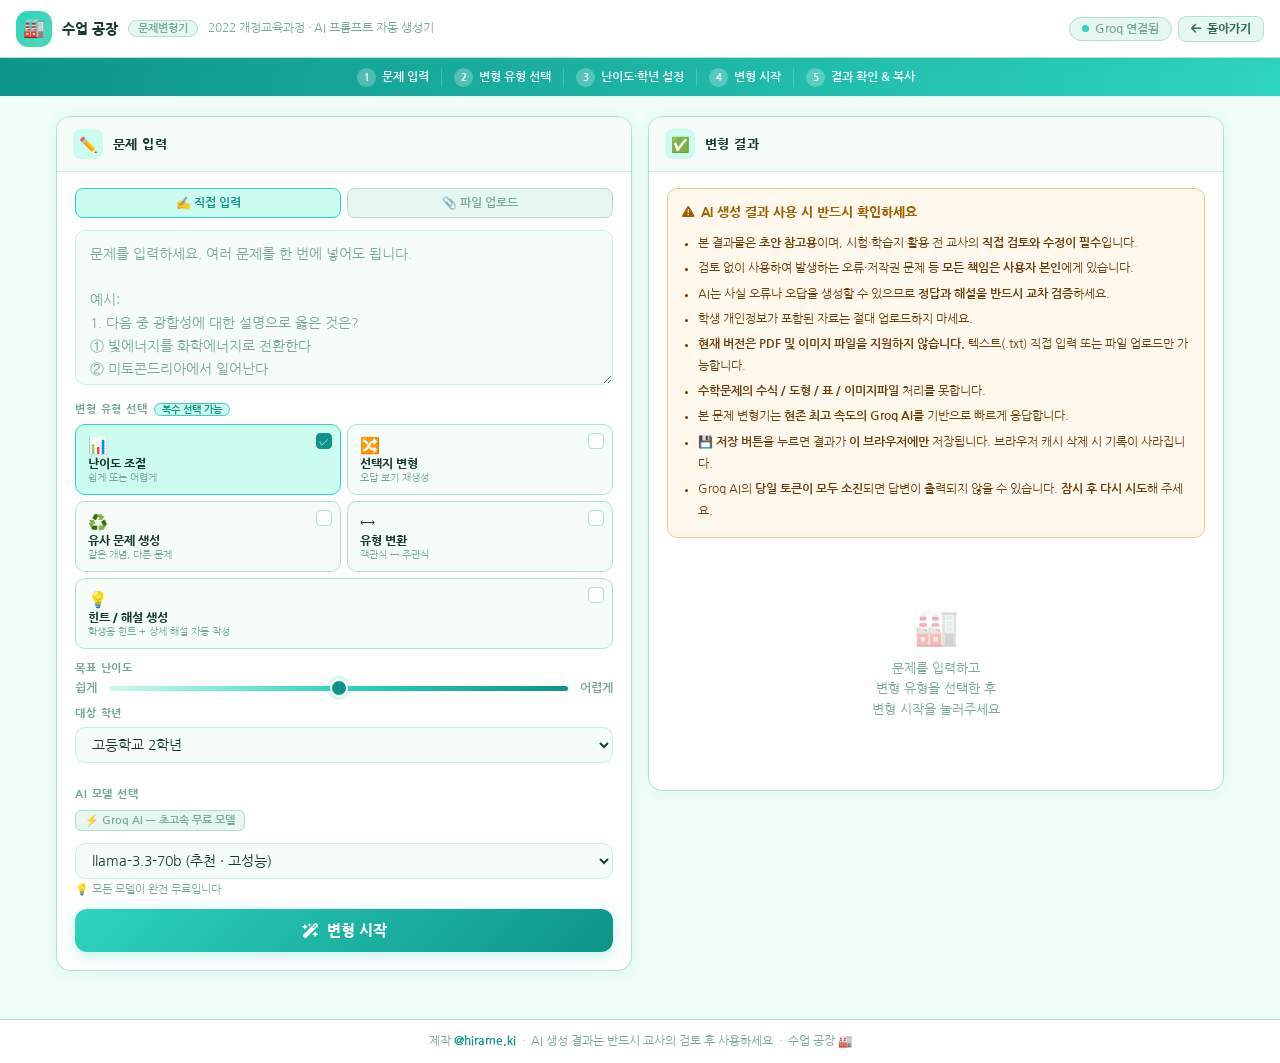
==== index.html @ a4970ef7 "Add files via upload" ====
<!DOCTYPE html>
<html lang="ko">
<head>
<meta charset="UTF-8">
<meta name="viewport" content="width=device-width, initial-scale=1.0">
<title>수업 공장 🏭 — 문제변형기</title>
<link href="https://fonts.googleapis.com/css2?family=Gaegu:wght@400;700&family=Nanum+Gothic:wght@400;700;800&family=DM+Mono:wght@400;500&display=swap" rel="stylesheet">
<link rel="stylesheet" href="https://cdnjs.cloudflare.com/ajax/libs/font-awesome/6.4.0/css/all.min.css">
<style>
:root{
  --bg:#f0fdf8;--bg2:#e6f6f1;--surface:#fff;--surface2:#f5fcf9;
  --border:#b2e0d4;--border2:#cdeee5;
  --mint:#2dd4bf;--mint-d:#0d9488;--mint-l:#ccfbef;--mint-ll:#f0fdf8;
  --amber:#f59e0b;--rose:#e06b8b;--blue:#3b82f6;--purple:#8b5cf6;
  --text:#1a3a30;--sub:#3d6b5c;--muted:#7aaa97;
  --shadow:0 2px 12px rgba(43,191,154,.10);
  --hh:58px;
}
*{box-sizing:border-box;margin:0;padding:0}
html,body{height:100%;font-family:'Nanum Gothic',sans-serif;background:var(--bg);color:var(--text)}
body{display:flex;flex-direction:column;min-height:100vh}
::-webkit-scrollbar{width:5px;height:5px}::-webkit-scrollbar-track{background:transparent}::-webkit-scrollbar-thumb{background:var(--border);border-radius:4px}

/* HEADER */
.hdr{height:var(--hh);min-height:var(--hh);flex-shrink:0;background:var(--surface);
  border-bottom:1.5px solid var(--border);display:flex;align-items:center;
  padding:0 16px;gap:10px;box-shadow:var(--shadow);z-index:200;position:sticky;top:0}
.logo-box{width:36px;height:36px;border-radius:12px;background:linear-gradient(135deg,var(--mint),#4dd9b8);
  display:flex;align-items:center;justify-content:center;font-size:18px;flex-shrink:0}
.logo-txt{font-size:14px;font-weight:900;flex-shrink:0}
.logo-sub{font-size:11px;color:var(--muted);font-weight:700;flex-shrink:0;
  background:var(--bg2);border:1.5px solid var(--border);border-radius:20px;padding:2px 9px}
.tagline{font-size:11.5px;color:var(--muted);white-space:nowrap;overflow:hidden;text-overflow:ellipsis;flex:1}
.hdr-acts{display:flex;gap:6px;flex-shrink:0;align-items:center}
.icon-btn{width:32px;height:32px;border-radius:8px;background:var(--bg2);border:1.5px solid var(--border);
  color:var(--muted);cursor:pointer;display:flex;align-items:center;justify-content:center;font-size:13px;transition:all .15s;text-decoration:none}
.icon-btn:hover{border-color:var(--mint);color:var(--mint)}
.back-btn{display:flex;align-items:center;gap:5px;padding:6px 12px;border-radius:8px;
  background:var(--bg2);border:1.5px solid var(--border);color:var(--sub);
  font-size:12px;font-weight:800;text-decoration:none;transition:all .18s;white-space:nowrap;flex-shrink:0}
.back-btn:hover{border-color:var(--mint);color:var(--mint-d);transform:translateY(-1px)}
.api-badge{display:flex;align-items:center;gap:6px;padding:5px 12px;border-radius:20px;
  background:var(--bg2);border:1.5px solid var(--border);font-size:11.5px;font-weight:700;color:var(--muted)}
.api-dot{width:7px;height:7px;border-radius:50%;background:#2dd4bf;flex-shrink:0}
.api-dot.off{background:var(--rose)}

/* GUIDE BAR */
.guide-bar{flex-shrink:0;background:linear-gradient(90deg,var(--mint-d),var(--mint));padding:0 16px;
  display:flex;align-items:center;justify-content:center;gap:0;overflow-x:auto;height:38px}
.guide-bar::-webkit-scrollbar{height:0}
.gb-item{display:flex;align-items:center;gap:6px;color:rgba(255,255,255,.9);font-size:11.5px;font-weight:700;
  white-space:nowrap;padding:0 12px;border-right:1px solid rgba(255,255,255,.2);flex-shrink:0}
.gb-item:first-child{padding-left:4px}
.gb-num{width:19px;height:19px;border-radius:50%;background:rgba(255,255,255,.25);
  display:flex;align-items:center;justify-content:center;font-size:10px;font-weight:900;flex-shrink:0}

/* CONTAINER */
.container{max-width:1200px;margin:0 auto;padding:20px 16px 40px;
  display:grid;grid-template-columns:1fr 1fr;gap:16px;align-items:start;flex:1}

/* PANEL */
.panel{background:var(--surface);border:1.5px solid var(--border);border-radius:14px;overflow:hidden;box-shadow:var(--shadow)}
.panel-header{background:var(--surface2);border-bottom:1.5px solid var(--border2);
  padding:12px 16px;display:flex;align-items:center;gap:10px}
.panel-icon{width:30px;height:30px;border-radius:8px;display:flex;align-items:center;justify-content:center;font-size:15px;flex-shrink:0}
.panel-title{font-size:13px;font-weight:800;color:var(--text);letter-spacing:.03em}
.panel-body{padding:16px 18px 18px}

/* Input Tabs */
.input-tabs{display:flex;gap:6px;margin-bottom:12px}
.input-tab{flex:1;padding:7px;border:1.5px solid var(--border);border-radius:8px;
  background:var(--bg2);font-family:'Nanum Gothic',sans-serif;font-size:12px;font-weight:700;
  color:var(--muted);cursor:pointer;transition:all .2s;text-align:center}
.input-tab.active{border-color:var(--mint);color:var(--mint-d);background:var(--mint-l)}

/* Textarea */
textarea{width:100%;min-height:155px;border:1.5px solid var(--border2);border-radius:10px;
  padding:12px 14px;font-family:'Nanum Gothic',sans-serif;font-size:13.5px;
  line-height:1.7;color:var(--text);background:var(--surface2);resize:vertical;
  transition:border-color .2s;outline:none}
textarea:focus{border-color:var(--mint);background:var(--surface);box-shadow:0 0 0 3px var(--mint-l)}
textarea::placeholder{color:var(--muted)}

/* Upload */
.upload-area{border:1.5px dashed var(--border);border-radius:10px;padding:22px 16px;
  text-align:center;cursor:pointer;transition:all .2s;margin-bottom:12px;
  background:var(--surface2);position:relative}
.upload-area:hover,.upload-area.dragover{border-color:var(--mint);background:var(--mint-ll)}
.upload-area input[type="file"]{position:absolute;inset:0;opacity:0;cursor:pointer;width:100%;height:100%}
.upload-icon{font-size:26px;margin-bottom:5px}
.upload-text{font-size:13px;color:var(--muted)}
.upload-text strong{color:var(--mint-d)}
.upload-hint{font-size:11px;color:var(--muted);margin-top:4px;line-height:1.6}

.file-preview{display:flex;align-items:center;gap:10px;background:var(--mint-l);
  border:1.5px solid var(--mint);border-radius:8px;padding:9px 12px;
  font-size:13px;color:var(--text);margin-bottom:10px}
.file-preview-name{flex:1;white-space:nowrap;overflow:hidden;text-overflow:ellipsis}
.file-remove{cursor:pointer;color:var(--muted);font-size:15px;background:none;border:none;padding:0;transition:color .2s}
.file-remove:hover{color:var(--rose)}

/* Options */
.options-section{margin-top:14px}
.options-label{font-size:10.5px;font-weight:800;letter-spacing:.08em;text-transform:uppercase;
  color:var(--muted);margin-bottom:8px;display:flex;align-items:center;gap:6px}
.multi-hint{font-size:10px;font-weight:700;letter-spacing:0;text-transform:none;
  color:var(--mint-d);background:var(--mint-l);border:1.5px solid var(--mint);padding:1px 7px;border-radius:10px}

/* Transform Grid */
.transform-grid{display:grid;grid-template-columns:1fr 1fr;gap:6px;margin-bottom:12px}
.transform-btn{border:1.5px solid var(--border);background:var(--surface2);
  border-radius:10px;padding:10px 12px;cursor:pointer;transition:all .2s;
  text-align:left;font-family:'Nanum Gothic',sans-serif;position:relative}
.transform-btn:hover{border-color:var(--mint);background:var(--mint-ll)}
.transform-btn.active{border-color:var(--mint);background:var(--mint-l)}
.t-check{position:absolute;top:8px;right:8px;width:16px;height:16px;border-radius:4px;
  border:1.5px solid var(--border);background:white;display:flex;align-items:center;
  justify-content:center;font-size:10px;transition:all .2s;color:white}
.transform-btn.active .t-check{background:var(--mint-d);border-color:var(--mint-d)}
.t-icon{font-size:16px;margin-bottom:3px}
.t-name{font-size:11.5px;font-weight:800;color:var(--text);padding-right:20px}
.t-desc{font-size:10px;color:var(--muted);margin-top:1px}

/* Difficulty */
.difficulty-wrap{display:flex;align-items:center;gap:12px;margin-bottom:12px}
.diff-label{font-size:12px;color:var(--muted);white-space:nowrap;font-weight:700}
input[type="range"]{flex:1;-webkit-appearance:none;height:5px;border-radius:3px;
  background:linear-gradient(to right,var(--mint-l),var(--mint),var(--mint-d));outline:none}
input[type="range"]::-webkit-slider-thumb{-webkit-appearance:none;width:18px;height:18px;
  border-radius:50%;background:var(--mint-d);cursor:pointer;border:2px solid white;
  box-shadow:0 0 0 3px rgba(45,212,191,.2)}

/* Select */
select{width:100%;border:1.5px solid var(--border2);border-radius:10px;padding:9px 12px;
  font-family:'Nanum Gothic',sans-serif;font-size:13.5px;color:var(--text);
  background:var(--surface2);outline:none;cursor:pointer;margin-bottom:12px;transition:border-color .2s}
select:focus{border-color:var(--mint)}

/* Generate Button */
.generate-btn{width:100%;padding:14px;background:linear-gradient(135deg,var(--mint),var(--mint-d));
  color:white;border:none;border-radius:12px;font-family:'Nanum Gothic',sans-serif;
  font-size:15px;font-weight:800;cursor:pointer;transition:all .2s;
  display:flex;align-items:center;justify-content:center;gap:8px;margin-top:4px;
  box-shadow:0 4px 16px rgba(45,212,191,.30)}
.generate-btn:hover{transform:translateY(-2px);box-shadow:0 8px 24px rgba(45,212,191,.40)}
.generate-btn:active{transform:translateY(0)}
.generate-btn:disabled{background:var(--muted);cursor:not-allowed;transform:none;box-shadow:none}

/* Warning Box */
.warning-box{background:#fff9ed;border:1.5px solid #f5c980;border-radius:10px;
  padding:12px 14px;margin-bottom:14px;font-size:12px;line-height:1.85;color:#6e3d0a}
.warn-title{font-weight:800;font-size:12.5px;color:#a06000;
  display:flex;align-items:center;gap:6px;margin-bottom:8px}
.warning-box ul{padding-left:16px}
.warning-box ul li{margin-bottom:3px}

/* Result Tabs */
.result-tabs{display:flex;gap:5px;margin-bottom:10px;flex-wrap:wrap}
.result-tab{padding:4px 12px;border-radius:20px;border:1.5px solid var(--border);
  font-size:11.5px;font-weight:700;cursor:pointer;background:var(--bg2);
  color:var(--muted);transition:all .2s;font-family:'Nanum Gothic',sans-serif}
.result-tab.active{background:var(--mint);border-color:var(--mint);color:white}

/* Result Content */
.result-content{background:var(--surface2);border:1.5px solid var(--border2);border-radius:10px;
  padding:16px;font-size:13.5px;line-height:1.85;color:var(--text);
  white-space:pre-wrap;font-family:'Nanum Gothic',sans-serif;min-height:180px;
  animation:fadeIn .4s ease}
.result-placeholder{display:flex;flex-direction:column;align-items:center;
  justify-content:center;min-height:220px;color:var(--muted);gap:10px}
.result-placeholder .ph-icon{font-size:36px;opacity:.35}
.result-placeholder .ph-text{font-size:13px;text-align:center;line-height:1.6}

/* Loading */
.loading-wrap{display:flex;flex-direction:column;align-items:center;justify-content:center;min-height:220px;gap:14px}
.spinner{width:34px;height:34px;border:3px solid var(--border);
  border-top-color:var(--mint);border-radius:50%;animation:spin .8s linear infinite}
@keyframes spin{to{transform:rotate(360deg)}}
.loading-text{font-size:13px;color:var(--muted);animation:pulse 1.5s ease-in-out infinite}
@keyframes pulse{0%,100%{opacity:.5}50%{opacity:1}}

/* Actions */
.result-actions{display:flex;gap:7px;margin-top:12px}
.action-btn{flex:1;padding:8px;border:1.5px solid var(--border);background:var(--surface2);
  border-radius:8px;font-family:'Nanum Gothic',sans-serif;font-size:12px;font-weight:700;
  color:var(--sub);cursor:pointer;transition:all .2s;display:flex;align-items:center;justify-content:center;gap:5px}
.action-btn:hover{border-color:var(--mint);color:var(--mint-d);background:var(--mint-l)}

/* Tag */
.tag{display:inline-block;padding:2px 8px;border-radius:4px;font-size:10px;font-weight:700;
  background:var(--mint-l);color:var(--mint-d);margin-left:6px;border:1px solid var(--mint)}

/* History */
.history-section{grid-column:1/-1}
.history-list{display:grid;grid-template-columns:repeat(3,1fr);gap:10px}
.history-item{background:var(--surface);border:1.5px solid var(--border2);
  border-radius:10px;padding:11px 13px;cursor:pointer;transition:all .2s}
.history-item:hover{border-color:var(--mint);box-shadow:0 4px 12px rgba(45,212,191,.12)}
.history-type{font-size:10px;font-weight:800;letter-spacing:.5px;color:var(--mint-d);text-transform:uppercase;margin-bottom:3px}
.history-preview{font-size:12px;color:var(--text);white-space:nowrap;overflow:hidden;text-overflow:ellipsis;margin-bottom:3px}
.history-time{font-size:11px;color:var(--muted)}

/* Groq badge */
.groq-badge{display:inline-flex;align-items:center;gap:5px;
  background:var(--bg2);border:1.5px solid var(--border);border-radius:6px;
  padding:3px 9px;font-size:11px;font-weight:700;color:var(--muted);margin-bottom:12px}

/* Footer */
footer{text-align:center;padding:14px 20px;font-size:11.5px;color:var(--muted);
  border-top:1.5px solid var(--border);margin-top:8px;background:var(--surface)}
footer a{color:var(--mint-d);text-decoration:none;font-weight:700}
footer a:hover{text-decoration:underline}

/* Notif (toast) */
#notif{position:fixed;top:16px;right:20px;background:var(--mint-d);color:#fff;
  padding:10px 18px;border-radius:10px;font-size:13px;font-weight:700;z-index:9999;
  opacity:0;transform:translateY(-8px);transition:all .3s;pointer-events:none;
  box-shadow:0 4px 16px rgba(13,148,136,.4)}
#notif.show{opacity:1;transform:translateY(0)}

.fade-in{animation:fadeIn .5s ease forwards}
@keyframes fadeIn{from{opacity:0;transform:translateY(8px)}to{opacity:1;transform:translateY(0)}}

@media(max-width:768px){
  .container{grid-template-columns:1fr;padding:12px 10px 32px}
  .history-section{grid-column:1}
  .history-list{grid-template-columns:1fr}
  .tagline,.logo-sub{display:none}
}
</style>
</head>
<body>

<!-- HEADER -->
<header class="hdr">
  <div class="logo-box">🏭</div>
  <div class="logo-txt">수업 공장</div>
  <div class="logo-sub">문제변형기</div>
  <div class="tagline">2022 개정교육과정 · AI 프롬프트 자동 생성기</div>
  <div class="hdr-acts">
    <div class="api-badge">
      <div class="api-dot" id="apiDot"></div>
      <span id="apiStatus">Groq 연결됨</span>
    </div>
    <a href="index.html" class="back-btn"><i class="fas fa-arrow-left"></i> 돌아가기</a>
  </div>
</header>

<!-- GUIDE BAR -->
<div class="guide-bar">
  <div class="gb-item"><div class="gb-num">1</div> 문제 입력</div>
  <div class="gb-item"><div class="gb-num">2</div> 변형 유형 선택</div>
  <div class="gb-item"><div class="gb-num">3</div> 난이도·학년 설정</div>
  <div class="gb-item"><div class="gb-num">4</div> 변형 시작</div>
  <div class="gb-item" style="border-right:none"><div class="gb-num">5</div> 결과 확인 & 복사</div>
</div>

<div class="container">

  <!-- 입력 패널 -->
  <div class="panel fade-in">
    <div class="panel-header">
      <div class="panel-icon" style="background:var(--mint-l)">✏️</div>
      <div class="panel-title">문제 입력</div>
    </div>
    <div class="panel-body">

      <div class="input-tabs">
        <button class="input-tab active" id="tabText" onclick="switchTab('text')">✍️ 직접 입력</button>
        <button class="input-tab" id="tabFile" onclick="switchTab('file')">📎 파일 업로드</button>
      </div>

      <!-- 직접 입력 -->
      <div id="panelText">
        <textarea id="questionInput" placeholder="문제를 입력하세요. 여러 문제를 한 번에 넣어도 됩니다.

예시:
1. 다음 중 광합성에 대한 설명으로 옳은 것은?
① 빛에너지를 화학에너지로 전환한다
② 미토콘드리아에서 일어난다
③ 이산화탄소를 방출한다
④ 밤에만 일어난다
⑤ 동물세포에서도 활발히 일어난다

2. 다음 빈칸에 알맞은 말을 쓰시오."></textarea>
      </div>

      <!-- 파일 업로드 -->
      <div id="panelFile" style="display:none">
        <div id="uploadArea" class="upload-area"
          ondragover="event.preventDefault();this.classList.add('dragover')"
          ondragleave="this.classList.remove('dragover')"
          ondrop="handleDrop(event)">
          <input type="file" id="fileInput" accept=".txt" onchange="handleFileSelect(event)">
          <div class="upload-icon" id="uploadIcon">📄</div>
          <div class="upload-text"><strong>클릭하거나 파일을 드래그</strong>하여 업로드</div>
          <div class="upload-hint">텍스트 파일(.txt)을 지원합니다<br>파일 내용이 자동으로 입력란에 로드됩니다</div>
        </div>
        <div id="filePreview" style="display:none" class="file-preview"></div>
      </div>

      <!-- 변형 유형 -->
      <div class="options-section">
        <div class="options-label">
          변형 유형 선택
          <span class="multi-hint">복수 선택 가능</span>
        </div>
        <div class="transform-grid">
          <div class="transform-btn active" onclick="toggleTransform(this,'difficulty')" data-type="difficulty">
            <div class="t-check">✓</div>
            <div class="t-icon">📊</div>
            <div class="t-name">난이도 조절</div>
            <div class="t-desc">쉽게 또는 어렵게</div>
          </div>
          <div class="transform-btn" onclick="toggleTransform(this,'choices')" data-type="choices">
            <div class="t-check"></div>
            <div class="t-icon">🔀</div>
            <div class="t-name">선택지 변형</div>
            <div class="t-desc">오답 보기 재생성</div>
          </div>
          <div class="transform-btn" onclick="toggleTransform(this,'similar')" data-type="similar">
            <div class="t-check"></div>
            <div class="t-icon">♻️</div>
            <div class="t-name">유사 문제 생성</div>
            <div class="t-desc">같은 개념, 다른 문제</div>
          </div>
          <div class="transform-btn" onclick="toggleTransform(this,'convert')" data-type="convert">
            <div class="t-check"></div>
            <div class="t-icon">↔️</div>
            <div class="t-name">유형 변환</div>
            <div class="t-desc">객관식 ↔ 주관식</div>
          </div>
          <div class="transform-btn" onclick="toggleTransform(this,'hint')" data-type="hint" style="grid-column:1/-1">
            <div class="t-check"></div>
            <div class="t-icon">💡</div>
            <div class="t-name">힌트 / 해설 생성</div>
            <div class="t-desc">학생용 힌트 + 상세 해설 자동 작성</div>
          </div>
        </div>

        <div id="difficultySlider" class="options-section">
          <div class="options-label">목표 난이도</div>
          <div class="difficulty-wrap">
            <span class="diff-label">쉽게</span>
            <input type="range" id="diffLevel" min="1" max="5" value="3">
            <span class="diff-label">어렵게</span>
          </div>
        </div>

        <div class="options-section">
          <div class="options-label">대상 학년</div>
          <select id="gradeSelect">
            <option value="고1">고등학교 1학년</option>
            <option value="고2" selected>고등학교 2학년</option>
            <option value="고3">고등학교 3학년</option>
            <option value="중3">중학교 3학년</option>
            <option value="중2">중학교 2학년</option>
            <option value="중1">중학교 1학년</option>
          </select>
        </div>

        <div class="options-section">
          <div class="options-label">AI 모델 선택</div>
          <div class="groq-badge">⚡ Groq AI — 초고속 무료 모델</div>
          <select id="modelSelect">
            <option value="llama-3.3-70b-versatile">llama-3.3-70b (추천 · 고성능)</option>
            <option value="llama-3.1-8b-instant">llama-3.1-8b (빠른 응답)</option>
            <option value="mixtral-8x7b-32768">Mixtral 8x7b (긴 문서 처리)</option>
            <option value="gemma2-9b-it">Gemma2 9b (Google 경량)</option>
          </select>
          <div style="font-size:11px;color:var(--muted);margin-top:-8px;margin-bottom:12px">💡 모든 모델이 완전 무료입니다</div>
        </div>

        <button class="generate-btn" id="generateBtn" onclick="generate()">
          <i class="fas fa-wand-magic-sparkles"></i> 변형 시작
        </button>
      </div>
    </div>
  </div>

  <!-- 결과 패널 -->
  <div class="panel fade-in" style="animation-delay:.1s">
    <div class="panel-header">
      <div class="panel-icon" style="background:var(--mint-l)">✅</div>
      <div>
        <div class="panel-title">변형 결과 <span class="tag" id="resultTag" style="display:none"></span></div>
      </div>
    </div>
    <div class="panel-body">

      <!-- 경고 문구 -->
      <div class="warning-box">
        <div class="warn-title"><i class="fas fa-triangle-exclamation"></i> AI 생성 결과 사용 시 반드시 확인하세요</div>
        <ul>
          <li>본 결과물은 <strong>초안 참고용</strong>이며, 시험·학습지 활용 전 교사의 <strong>직접 검토와 수정이 필수</strong>입니다.</li>
          <li>검토 없이 사용하여 발생하는 오류·저작권 문제 등 <strong>모든 책임은 사용자 본인</strong>에게 있습니다.</li>
          <li>AI는 사실 오류나 오답을 생성할 수 있으므로 <strong>정답과 해설을 반드시 교차 검증</strong>하세요.</li>
          <li>학생 개인정보가 포함된 자료는 절대 업로드하지 마세요.</li>
          <li><strong>현재 버전은 PDF 및 이미지 파일을 지원하지 않습니다.</strong> 텍스트(.txt) 직접 입력 또는 파일 업로드만 가능합니다.</li>
          <li><strong>수학문제의 수식 / 도형 / 표 / 이미지파일</strong> 처리를 못합니다.</li>
          <li>본 문제 변형기는 <strong>현존 최고 속도의 Groq AI</strong>를 기반으로 빠르게 응답합니다.</li>
          <li>💾 <strong>저장 버튼</strong>을 누르면 결과가 <strong>이 브라우저에만</strong> 저장됩니다. 브라우저 캐시 삭제 시 기록이 사라집니다.</li>
          <li>Groq AI의 <strong>당일 토큰이 모두 소진</strong>되면 답변이 출력되지 않을 수 있습니다. <strong>잠시 후 다시 시도</strong>해 주세요.</li>
        </ul>
      </div>

      <!-- 복수 결과 탭 -->
      <div id="resultTabsWrap" style="display:none">
        <div class="result-tabs" id="resultTabs"></div>
      </div>

      <div id="resultArea">
        <div class="result-placeholder">
          <div class="ph-icon">🏭</div>
          <div class="ph-text">문제를 입력하고<br>변형 유형을 선택한 후<br>변형 시작을 눌러주세요</div>
        </div>
      </div>

      <div class="result-actions" id="resultActions" style="display:none">
        <button class="action-btn" onclick="copyResult()"><i class="fas fa-copy"></i> 복사</button>
        <button class="action-btn" onclick="printResult()"><i class="fas fa-print"></i> 인쇄</button>
        <button class="action-btn" onclick="saveToHistory()"><i class="fas fa-floppy-disk"></i> 저장</button>
      </div>
    </div>
  </div>

  <!-- 기록 패널 -->
  <div class="panel history-section fade-in" id="historySection" style="display:none;animation-delay:.2s">
    <div class="panel-header">
      <div class="panel-icon" style="background:var(--mint-l)">🕒</div>
      <div class="panel-title">최근 변형 기록</div>
    </div>
    <div class="panel-body">
      <div class="history-list" id="historyList"></div>
    </div>
  </div>

</div>

<footer>
  제작 <a href="https://www.instagram.com/hirame.ki/" target="_blank">@hirame.ki</a>
  &nbsp;·&nbsp; AI 생성 결과는 반드시 교사의 검토 후 사용하세요 &nbsp;·&nbsp; 수업 공장 🏭
</footer>

<div id="notif"></div>

<script>
  let selectedTypes = new Set(['difficulty']);
  let currentResults = {};
  let activeResultType = '';
  let historyData = JSON.parse(localStorage.getItem('question_history') || '[]');
  let inputMode = 'text';

  const typeLabels = {
    difficulty: '난이도 조절', choices: '선택지 변형',
    similar: '유사 문제', convert: '유형 변환', hint: '힌트/해설'
  };

  renderHistory();

  /* ── Tab ── */
  function switchTab(mode) {
    inputMode = mode;
    document.getElementById('tabText').classList.toggle('active', mode==='text');
    document.getElementById('tabFile').classList.toggle('active', mode==='file');
    document.getElementById('panelText').style.display = mode==='text' ? 'block' : 'none';
    document.getElementById('panelFile').style.display = mode==='file' ? 'block' : 'none';
  }

  /* ── File ── */
  function handleDrop(e) {
    e.preventDefault();
    document.getElementById('uploadArea').classList.remove('dragover');
    const file = e.dataTransfer.files[0];
    if (file) processFile(file);
  }
  function handleFileSelect(e) {
    const file = e.target.files[0];
    if (file) processFile(file);
  }
  function processFile(file) {
    const isTxt = file.type === 'text/plain' || file.name.endsWith('.txt');
    if (!isTxt) { showNotif('⚠️ .txt 파일만 업로드 가능합니다'); return; }
    const preview = document.getElementById('filePreview');
    preview.style.display = 'flex';
    preview.innerHTML = `
      <span style="font-size:18px">📄</span>
      <span class="file-preview-name">${escapeHtml(file.name)}</span>
      <button class="file-remove" onclick="removeFile()">✕</button>`;
    const reader = new FileReader();
    reader.onload = (ev) => {
      document.getElementById('questionInput').value = ev.target.result;
      switchTab('text');
      showNotif('📄 텍스트가 입력란에 로드되었습니다');
    };
    reader.readAsText(file, 'UTF-8');
  }
  function removeFile() {
    document.getElementById('filePreview').style.display = 'none';
    document.getElementById('fileInput').value = '';
  }

  /* ── Transform Toggle ── */
  function toggleTransform(el, type) {
    if (selectedTypes.has(type)) {
      if (selectedTypes.size === 1) { showNotif('최소 1개는 선택해야 합니다'); return; }
      selectedTypes.delete(type);
      el.classList.remove('active');
      el.querySelector('.t-check').textContent = '';
    } else {
      selectedTypes.add(type);
      el.classList.add('active');
      el.querySelector('.t-check').textContent = '✓';
    }
    document.getElementById('difficultySlider').style.display =
      selectedTypes.has('difficulty') ? 'block' : 'none';
  }

  /* ── Generate ── */
  async function generate() {
    const grade = document.getElementById('gradeSelect').value;
    const diff = document.getElementById('diffLevel').value;
    const diffText = ['','매우 쉽게','쉽게','보통','어렵게','매우 어렵게'][diff];
    const questionText = document.getElementById('questionInput').value.trim();

    if (!questionText) { showNotif('문제를 입력해주세요'); return; }

    const btn = document.getElementById('generateBtn');
    btn.disabled = true;
    btn.innerHTML = '<span style="display:inline-block;width:16px;height:16px;border:2px solid rgba(255,255,255,0.4);border-top-color:white;border-radius:50%;animation:spin 0.8s linear infinite;vertical-align:middle"></span> 생성 중...';

    currentResults = {}; activeResultType = '';
    document.getElementById('resultActions').style.display = 'none';
    document.getElementById('resultTag').style.display = 'none';
    document.getElementById('resultTabsWrap').style.display = 'none';
    const typesArr = Array.from(selectedTypes);
    document.getElementById('resultArea').innerHTML = `
      <div class="loading-wrap">
        <div class="spinner"></div>
        <div class="loading-text">⚡ Groq AI가 빠르게 변형하고 있습니다... (${typesArr.length}개 유형)</div>
      </div>`;

    // ── 할루시네이션 방지 공통 가이드라인 ──
    const HALLUCINATION_GUARD = `
[할루시네이션 방지 규칙 — 반드시 준수]
- 원본 문제에 없는 개념·사실·용어를 임의로 추가하거나 지어내지 마세요.
- 정답이 확실하지 않으면 추측하지 말고 해당 부분을 [검토 필요]로 표시하세요.
- 과학·역사·수학 등 사실 기반 문제는 원본의 정답과 핵심 개념을 반드시 유지하세요.
- 선택지를 만들 때 실제로 존재하지 않는 용어나 개념을 오답으로 사용하지 마세요.
- 원본 문제의 과목·교육과정 범위를 벗어난 내용을 생성하지 마세요.
- 알 수 없거나 확인되지 않은 내용은 생략하고, 생략 시 [생략됨]으로 표시하세요.`;

    function buildPrompt(type, q) {
      return {
        difficulty: `당신은 ${grade} 교사입니다. 아래 시험 문제(들)을 난이도 [${diffText}] 수준으로 변형해주세요.\n원본 개념·유형은 유지하고 표현과 보기 복잡도만 조정하세요.\n변형된 문제만 깔끔하게 출력하세요.\n${HALLUCINATION_GUARD}\n\n원본 문제:\n${q}`,
        choices: `당신은 ${grade} 교사입니다. 아래 객관식 문제(들)의 오답 보기를 새롭게 변형해주세요.\n정답은 유지하되 오답 보기를 더 그럴듯하고 헷갈리게 만들어주세요.\n변형된 문제 전체를 출력하세요.\n${HALLUCINATION_GUARD}\n\n원본 문제:\n${q}`,
        similar: `당신은 ${grade} 교사입니다. 아래 문제(들)와 같은 개념·원리를 측정하는 유사 문제를 각 3가지씩 만들어주세요.\n문제 번호, 문제, 보기(객관식이면), 정답을 포함해주세요.\n${HALLUCINATION_GUARD}\n\n원본 문제:\n${q}`,
        convert: `당신은 ${grade} 교사입니다. 아래 문제(들)의 유형을 변환해주세요.\n- 객관식 → 서술형/주관식\n- 주관식 → 객관식(5지선다)\n변환된 문제 전체를 출력하세요.\n${HALLUCINATION_GUARD}\n\n원본 문제:\n${q}`,
        hint: `당신은 ${grade} 교사입니다. 아래 문제(들)에 대해 작성해주세요:\n1. 💡 학생용 힌트 (풀이 방향만, 정답 직접 알려주지 않기)\n2. 📖 상세 해설 (풀이 과정·핵심 개념·오답 이유 포함)\n3. 🎯 정답\n${HALLUCINATION_GUARD}\n\n문제:\n${q}`
      }[type];
    }

    const currentModel = document.getElementById('modelSelect').value;

    for (const type of typesArr) {
      try {
        const res = await fetch('/api/groq', {
          method: 'POST',
          headers: { 'Content-Type': 'application/json' },
          body: JSON.stringify({
            model: currentModel,
            messages: [
              { role: 'system', content: '당신은 대한민국 교사를 위한 시험 문제 전문가입니다. 요청에 따라 문제를 변형·생성해주세요. 한국어로 답변하세요.\n\n[핵심 원칙] 절대로 사실을 지어내거나 추측하지 마세요. 원본 문제의 정답·개념·교육과정 범위를 철저히 준수하고, 확신할 수 없는 내용은 반드시 [검토 필요]로 표시하세요. 모르면 만들지 말고 표시하세요.' },
              { role: 'user', content: buildPrompt(type, questionText) }
            ],
            temperature: 0.7,
            max_tokens: 3000
          })
        });
        const data = await res.json();
        if (data.error) throw new Error(data.error.message);
        currentResults[type] = data.choices?.[0]?.message?.content || '결과 없음';
      } catch (err) {
        currentResults[type] = `❌ 오류: ${err.message}\n\n잠시 후 다시 시도해주세요. 문제가 계속되면 관리자에게 문의하세요.`;
      }
    }

    activeResultType = typesArr[0];
    renderResultTabs();
    showResultOf(activeResultType);
    document.getElementById('resultActions').style.display = 'flex';
    btn.disabled = false;
    btn.innerHTML = '<i class="fas fa-wand-magic-sparkles"></i> 변형 시작';
  }

  function renderResultTabs() {
    const types = Object.keys(currentResults);
    if (types.length <= 1) { document.getElementById('resultTabsWrap').style.display = 'none'; return; }
    document.getElementById('resultTabsWrap').style.display = 'block';
    document.getElementById('resultTabs').innerHTML = types.map(t =>
      `<div class="result-tab ${t===activeResultType?'active':''}" onclick="switchResultTab('${t}')">${typeLabels[t]}</div>`
    ).join('');
  }
  function switchResultTab(type) {
    activeResultType = type;
    document.querySelectorAll('.result-tab').forEach(el =>
      el.classList.toggle('active', el.textContent.trim() === typeLabels[type])
    );
    showResultOf(type);
  }
  function showResultOf(type) {
    document.getElementById('resultArea').innerHTML =
      `<div class="result-content">${escapeHtml(currentResults[type] || '')}</div>`;
    const tag = document.getElementById('resultTag');
    tag.textContent = typeLabels[type];
    tag.style.display = 'inline-block';
  }

  /* ── Actions ── */
  function copyResult() {
    const t = currentResults[activeResultType];
    if (!t) return;
    navigator.clipboard.writeText(t).then(() => showNotif('📋 클립보드에 복사되었습니다'));
  }
  function printResult() {
    const t = currentResults[activeResultType];
    if (!t) return;
    const win = window.open('', '_blank');
    win.document.write(`<pre style="font-family:sans-serif;font-size:14px;line-height:1.8;padding:40px">${escapeHtml(t)}</pre>`);
    win.print();
  }
  function saveToHistory() {
    const t = currentResults[activeResultType];
    if (!t) return;
    const q = document.getElementById('questionInput').value || '';
    const item = {
      type: typeLabels[activeResultType],
      preview: q.substring(0, 40),
      result: t,
      time: new Date().toLocaleTimeString('ko-KR', { hour: '2-digit', minute: '2-digit' })
    };
    historyData.unshift(item);
    if (historyData.length > 9) historyData.pop();
    localStorage.setItem('question_history', JSON.stringify(historyData));
    renderHistory();
    showNotif('💾 기록에 저장되었습니다');
  }

  /* ── History ── */
  function renderHistory() {
    const list = document.getElementById('historyList');
    const section = document.getElementById('historySection');
    if (historyData.length === 0) { section.style.display = 'none'; return; }
    section.style.display = 'block';
    list.innerHTML = historyData.map((item, i) => `
      <div class="history-item" onclick="loadHistory(${i})">
        <div class="history-type">${item.type}</div>
        <div class="history-preview">${escapeHtml(item.preview)}...</div>
        <div class="history-time">${item.time}</div>
      </div>`).join('');
  }
  function loadHistory(i) {
    const item = historyData[i];
    const key = Object.keys(typeLabels).find(k => typeLabels[k] === item.type) || 'difficulty';
    currentResults = { [key]: item.result };
    activeResultType = key;
    document.getElementById('resultTabsWrap').style.display = 'none';
    showResultOf(key);
    document.getElementById('resultActions').style.display = 'flex';
  }

  /* ── Util ── */
  function showNotif(msg) {
    const n = document.getElementById('notif');
    n.textContent = msg;
    n.classList.add('show');
    setTimeout(() => n.classList.remove('show'), 2800);
  }
  function escapeHtml(str) {
    return String(str).replace(/&/g,'&amp;').replace(/</g,'&lt;').replace(/>/g,'&gt;');
  }
</script>
</body>
</html>
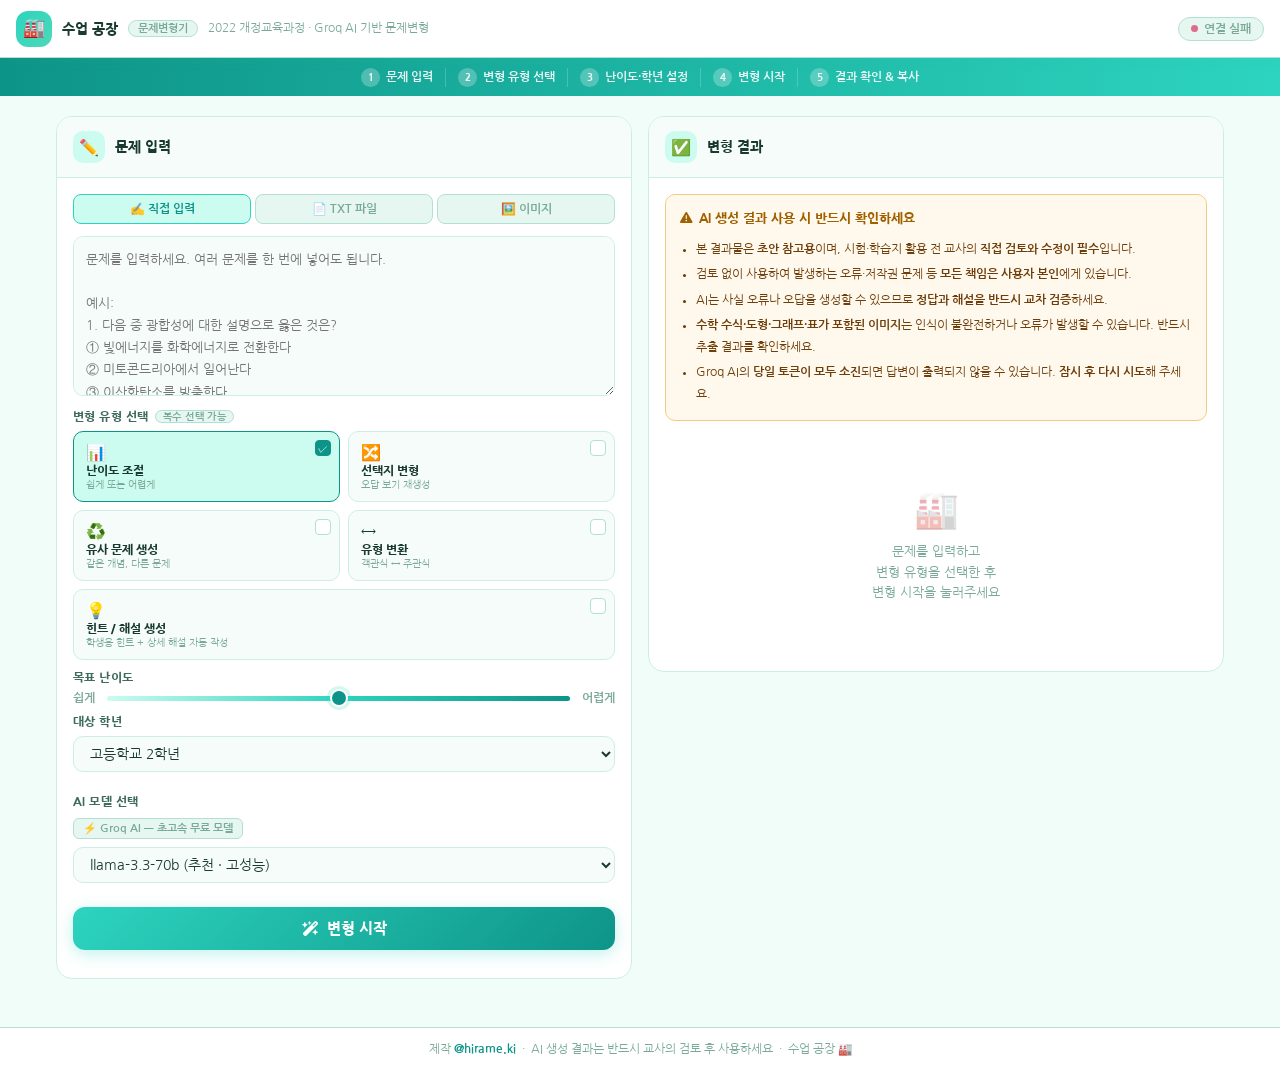
==== commit fe2b0563: "Add files via upload" ====
--- a/index.html
+++ b/index.html
@@ -20,8 +20,6 @@
 html,body{height:100%;font-family:'Nanum Gothic',sans-serif;background:var(--bg);color:var(--text)}
 body{display:flex;flex-direction:column;min-height:100vh}
 ::-webkit-scrollbar{width:5px;height:5px}::-webkit-scrollbar-track{background:transparent}::-webkit-scrollbar-thumb{background:var(--border);border-radius:4px}
-
-/* HEADER */
 .hdr{height:var(--hh);min-height:var(--hh);flex-shrink:0;background:var(--surface);
   border-bottom:1.5px solid var(--border);display:flex;align-items:center;
   padding:0 16px;gap:10px;box-shadow:var(--shadow);z-index:200;position:sticky;top:0}
@@ -32,87 +30,67 @@
   background:var(--bg2);border:1.5px solid var(--border);border-radius:20px;padding:2px 9px}
 .tagline{font-size:11.5px;color:var(--muted);white-space:nowrap;overflow:hidden;text-overflow:ellipsis;flex:1}
 .hdr-acts{display:flex;gap:6px;flex-shrink:0;align-items:center}
-.icon-btn{width:32px;height:32px;border-radius:8px;background:var(--bg2);border:1.5px solid var(--border);
-  color:var(--muted);cursor:pointer;display:flex;align-items:center;justify-content:center;font-size:13px;transition:all .15s;text-decoration:none}
-.icon-btn:hover{border-color:var(--mint);color:var(--mint)}
-.back-btn{display:flex;align-items:center;gap:5px;padding:6px 12px;border-radius:8px;
-  background:var(--bg2);border:1.5px solid var(--border);color:var(--sub);
-  font-size:12px;font-weight:800;text-decoration:none;transition:all .18s;white-space:nowrap;flex-shrink:0}
-.back-btn:hover{border-color:var(--mint);color:var(--mint-d);transform:translateY(-1px)}
 .api-badge{display:flex;align-items:center;gap:6px;padding:5px 12px;border-radius:20px;
   background:var(--bg2);border:1.5px solid var(--border);font-size:11.5px;font-weight:700;color:var(--muted)}
 .api-dot{width:7px;height:7px;border-radius:50%;background:#2dd4bf;flex-shrink:0}
 .api-dot.off{background:var(--rose)}
-
-/* GUIDE BAR */
 .guide-bar{flex-shrink:0;background:linear-gradient(90deg,var(--mint-d),var(--mint));padding:0 16px;
   display:flex;align-items:center;justify-content:center;gap:0;overflow-x:auto;height:38px}
 .guide-bar::-webkit-scrollbar{height:0}
 .gb-item{display:flex;align-items:center;gap:6px;color:rgba(255,255,255,.9);font-size:11.5px;font-weight:700;
   white-space:nowrap;padding:0 12px;border-right:1px solid rgba(255,255,255,.2);flex-shrink:0}
-.gb-item:first-child{padding-left:4px}
 .gb-num{width:19px;height:19px;border-radius:50%;background:rgba(255,255,255,.25);
   display:flex;align-items:center;justify-content:center;font-size:10px;font-weight:900;flex-shrink:0}
-
-/* CONTAINER */
 .container{max-width:1200px;margin:0 auto;padding:20px 16px 40px;
   display:grid;grid-template-columns:1fr 1fr;gap:16px;align-items:start;flex:1}
-
-/* PANEL */
-.panel{background:var(--surface);border:1.5px solid var(--border);border-radius:14px;overflow:hidden;box-shadow:var(--shadow)}
-.panel-header{background:var(--surface2);border-bottom:1.5px solid var(--border2);
-  padding:12px 16px;display:flex;align-items:center;gap:10px}
-.panel-icon{width:30px;height:30px;border-radius:8px;display:flex;align-items:center;justify-content:center;font-size:15px;flex-shrink:0}
-.panel-title{font-size:13px;font-weight:800;color:var(--text);letter-spacing:.03em}
-.panel-body{padding:16px 18px 18px}
-
-/* Input Tabs */
-.input-tabs{display:flex;gap:6px;margin-bottom:12px}
-.input-tab{flex:1;padding:7px;border:1.5px solid var(--border);border-radius:8px;
-  background:var(--bg2);font-family:'Nanum Gothic',sans-serif;font-size:12px;font-weight:700;
-  color:var(--muted);cursor:pointer;transition:all .2s;text-align:center}
-.input-tab.active{border-color:var(--mint);color:var(--mint-d);background:var(--mint-l)}
-
-/* Textarea */
-textarea{width:100%;min-height:155px;border:1.5px solid var(--border2);border-radius:10px;
-  padding:12px 14px;font-family:'Nanum Gothic',sans-serif;font-size:13.5px;
-  line-height:1.7;color:var(--text);background:var(--surface2);resize:vertical;
-  transition:border-color .2s;outline:none}
-textarea:focus{border-color:var(--mint);background:var(--surface);box-shadow:0 0 0 3px var(--mint-l)}
-textarea::placeholder{color:var(--muted)}
-
-/* Upload */
-.upload-area{border:1.5px dashed var(--border);border-radius:10px;padding:22px 16px;
-  text-align:center;cursor:pointer;transition:all .2s;margin-bottom:12px;
-  background:var(--surface2);position:relative}
-.upload-area:hover,.upload-area.dragover{border-color:var(--mint);background:var(--mint-ll)}
-.upload-area input[type="file"]{position:absolute;inset:0;opacity:0;cursor:pointer;width:100%;height:100%}
-.upload-icon{font-size:26px;margin-bottom:5px}
-.upload-text{font-size:13px;color:var(--muted)}
-.upload-text strong{color:var(--mint-d)}
-.upload-hint{font-size:11px;color:var(--muted);margin-top:4px;line-height:1.6}
-
-.file-preview{display:flex;align-items:center;gap:10px;background:var(--mint-l);
-  border:1.5px solid var(--mint);border-radius:8px;padding:9px 12px;
-  font-size:13px;color:var(--text);margin-bottom:10px}
-.file-preview-name{flex:1;white-space:nowrap;overflow:hidden;text-overflow:ellipsis}
-.file-remove{cursor:pointer;color:var(--muted);font-size:15px;background:none;border:none;padding:0;transition:color .2s}
-.file-remove:hover{color:var(--rose)}
-
-/* Options */
-.options-section{margin-top:14px}
-.options-label{font-size:10.5px;font-weight:800;letter-spacing:.08em;text-transform:uppercase;
-  color:var(--muted);margin-bottom:8px;display:flex;align-items:center;gap:6px}
-.multi-hint{font-size:10px;font-weight:700;letter-spacing:0;text-transform:none;
-  color:var(--mint-d);background:var(--mint-l);border:1.5px solid var(--mint);padding:1px 7px;border-radius:10px}
-
-/* Transform Grid */
-.transform-grid{display:grid;grid-template-columns:1fr 1fr;gap:6px;margin-bottom:12px}
-.transform-btn{border:1.5px solid var(--border);background:var(--surface2);
-  border-radius:10px;padding:10px 12px;cursor:pointer;transition:all .2s;
-  text-align:left;font-family:'Nanum Gothic',sans-serif;position:relative}
-.transform-btn:hover{border-color:var(--mint);background:var(--mint-ll)}
-.transform-btn.active{border-color:var(--mint);background:var(--mint-l)}
+.panel{background:var(--surface);border:1.5px solid var(--border2);border-radius:16px;overflow:hidden}
+.panel-header{padding:14px 16px;border-bottom:1.5px solid var(--border2);display:flex;align-items:center;gap:10px;
+  background:var(--surface2)}
+.panel-icon{width:32px;height:32px;border-radius:10px;display:flex;align-items:center;justify-content:center;font-size:16px}
+.panel-title{font-size:14px;font-weight:800;color:var(--text)}
+.panel-body{padding:16px}
+/* 입력 탭 */
+.input-tabs{display:flex;gap:4px;margin-bottom:12px}
+.input-tab{flex:1;padding:7px;border-radius:8px;border:1.5px solid var(--border);background:var(--bg2);
+  font-family:'Nanum Gothic',sans-serif;font-size:12px;font-weight:700;color:var(--muted);cursor:pointer;transition:all .2s}
+.input-tab.active{background:var(--mint-l);border-color:var(--mint);color:var(--mint-d)}
+/* 업로드 영역 */
+.upload-area{border:2px dashed var(--border);border-radius:12px;padding:24px 16px;text-align:center;
+  cursor:pointer;transition:all .2s;background:var(--surface2);margin-bottom:10px;position:relative}
+.upload-area:hover,.upload-area.dragover{border-color:var(--mint);background:var(--mint-l)}
+.upload-area input[type="file"]{position:absolute;inset:0;opacity:0;cursor:pointer}
+.upload-icon{font-size:28px;margin-bottom:8px}
+.upload-text{font-size:13px;font-weight:700;color:var(--sub);margin-bottom:4px}
+.upload-hint{font-size:11.5px;color:var(--muted);line-height:1.6}
+.file-preview{display:flex;align-items:center;gap:8px;padding:8px 12px;background:var(--mint-l);
+  border:1.5px solid var(--mint);border-radius:8px;margin-bottom:10px}
+.file-preview-name{flex:1;font-size:12.5px;font-weight:700;color:var(--mint-d);overflow:hidden;text-overflow:ellipsis;white-space:nowrap}
+.file-remove{background:none;border:none;color:var(--muted);cursor:pointer;font-size:13px;padding:2px 4px}
+/* 이미지 업로드 */
+.img-upload-area{border:2px dashed #f59e0b;border-radius:12px;padding:20px 16px;text-align:center;
+  cursor:pointer;transition:all .2s;background:#fffbeb;margin-bottom:6px;position:relative}
+.img-upload-area:hover{border-color:#d97706;background:#fef3c7}
+.img-upload-area input[type="file"]{position:absolute;inset:0;opacity:0;cursor:pointer}
+.img-preview-wrap{margin-bottom:10px;border-radius:10px;overflow:hidden;border:1.5px solid var(--border2)}
+.img-preview-wrap img{width:100%;max-height:200px;object-fit:contain;display:block;background:#f5f5f5}
+/* 비전 경고 */
+.vision-warn{background:#fff8ec;border:1.5px solid #f5c980;border-radius:9px;padding:8px 12px;
+  font-size:11.5px;color:#92400e;line-height:1.7;margin-bottom:10px}
+.vision-warn b{color:#c47000}
+textarea{width:100%;min-height:160px;padding:12px;border:1.5px solid var(--border2);border-radius:10px;
+  font-family:'Nanum Gothic',sans-serif;font-size:13px;color:var(--text);background:var(--surface2);
+  outline:none;resize:vertical;line-height:1.7;transition:border-color .2s;margin-bottom:10px}
+textarea:focus{border-color:var(--mint)}
+.options-section{margin-bottom:12px}
+.options-label{font-size:11.5px;font-weight:800;letter-spacing:.04em;color:var(--sub);
+  margin-bottom:8px;display:flex;align-items:center;gap:6px}
+.multi-hint{font-size:10px;font-weight:600;color:var(--muted);background:var(--bg2);
+  padding:1px 7px;border-radius:10px;border:1px solid var(--border)}
+.transform-grid{display:grid;grid-template-columns:1fr 1fr;gap:8px;margin-bottom:12px}
+.transform-btn{position:relative;background:var(--surface2);border:1.5px solid var(--border2);
+  border-radius:10px;padding:10px 12px;cursor:pointer;transition:all .2s;text-align:left}
+.transform-btn:hover{border-color:var(--mint);background:var(--mint-l)}
+.transform-btn.active{border-color:var(--mint-d);background:var(--mint-l)}
 .t-check{position:absolute;top:8px;right:8px;width:16px;height:16px;border-radius:4px;
   border:1.5px solid var(--border);background:white;display:flex;align-items:center;
   justify-content:center;font-size:10px;transition:all .2s;color:white}
@@ -120,8 +98,6 @@
 .t-icon{font-size:16px;margin-bottom:3px}
 .t-name{font-size:11.5px;font-weight:800;color:var(--text);padding-right:20px}
 .t-desc{font-size:10px;color:var(--muted);margin-top:1px}
-
-/* Difficulty */
 .difficulty-wrap{display:flex;align-items:center;gap:12px;margin-bottom:12px}
 .diff-label{font-size:12px;color:var(--muted);white-space:nowrap;font-weight:700}
 input[type="range"]{flex:1;-webkit-appearance:none;height:5px;border-radius:3px;
@@ -129,68 +105,52 @@
 input[type="range"]::-webkit-slider-thumb{-webkit-appearance:none;width:18px;height:18px;
   border-radius:50%;background:var(--mint-d);cursor:pointer;border:2px solid white;
   box-shadow:0 0 0 3px rgba(45,212,191,.2)}
-
-/* Select */
 select{width:100%;border:1.5px solid var(--border2);border-radius:10px;padding:9px 12px;
   font-family:'Nanum Gothic',sans-serif;font-size:13.5px;color:var(--text);
   background:var(--surface2);outline:none;cursor:pointer;margin-bottom:12px;transition:border-color .2s}
 select:focus{border-color:var(--mint)}
-
-/* Generate Button */
+.groq-badge{display:inline-flex;align-items:center;gap:5px;
+  background:var(--bg2);border:1.5px solid var(--border);border-radius:6px;
+  padding:3px 9px;font-size:11px;font-weight:700;color:var(--muted);margin-bottom:8px}
 .generate-btn{width:100%;padding:14px;background:linear-gradient(135deg,var(--mint),var(--mint-d));
   color:white;border:none;border-radius:12px;font-family:'Nanum Gothic',sans-serif;
   font-size:15px;font-weight:800;cursor:pointer;transition:all .2s;
   display:flex;align-items:center;justify-content:center;gap:8px;margin-top:4px;
   box-shadow:0 4px 16px rgba(45,212,191,.30)}
 .generate-btn:hover{transform:translateY(-2px);box-shadow:0 8px 24px rgba(45,212,191,.40)}
-.generate-btn:active{transform:translateY(0)}
 .generate-btn:disabled{background:var(--muted);cursor:not-allowed;transform:none;box-shadow:none}
-
-/* Warning Box */
+/* 경고 */
 .warning-box{background:#fff9ed;border:1.5px solid #f5c980;border-radius:10px;
   padding:12px 14px;margin-bottom:14px;font-size:12px;line-height:1.85;color:#6e3d0a}
 .warn-title{font-weight:800;font-size:12.5px;color:#a06000;
   display:flex;align-items:center;gap:6px;margin-bottom:8px}
 .warning-box ul{padding-left:16px}
 .warning-box ul li{margin-bottom:3px}
-
-/* Result Tabs */
+/* 결과 */
 .result-tabs{display:flex;gap:5px;margin-bottom:10px;flex-wrap:wrap}
 .result-tab{padding:4px 12px;border-radius:20px;border:1.5px solid var(--border);
   font-size:11.5px;font-weight:700;cursor:pointer;background:var(--bg2);
   color:var(--muted);transition:all .2s;font-family:'Nanum Gothic',sans-serif}
 .result-tab.active{background:var(--mint);border-color:var(--mint);color:white}
-
-/* Result Content */
 .result-content{background:var(--surface2);border:1.5px solid var(--border2);border-radius:10px;
   padding:16px;font-size:13.5px;line-height:1.85;color:var(--text);
-  white-space:pre-wrap;font-family:'Nanum Gothic',sans-serif;min-height:180px;
-  animation:fadeIn .4s ease}
+  white-space:pre-wrap;font-family:'Nanum Gothic',sans-serif;min-height:180px}
 .result-placeholder{display:flex;flex-direction:column;align-items:center;
   justify-content:center;min-height:220px;color:var(--muted);gap:10px}
 .result-placeholder .ph-icon{font-size:36px;opacity:.35}
 .result-placeholder .ph-text{font-size:13px;text-align:center;line-height:1.6}
-
-/* Loading */
 .loading-wrap{display:flex;flex-direction:column;align-items:center;justify-content:center;min-height:220px;gap:14px}
-.spinner{width:34px;height:34px;border:3px solid var(--border);
-  border-top-color:var(--mint);border-radius:50%;animation:spin .8s linear infinite}
+.spinner{width:34px;height:34px;border:3px solid var(--border);border-top-color:var(--mint);border-radius:50%;animation:spin .8s linear infinite}
 @keyframes spin{to{transform:rotate(360deg)}}
 .loading-text{font-size:13px;color:var(--muted);animation:pulse 1.5s ease-in-out infinite}
 @keyframes pulse{0%,100%{opacity:.5}50%{opacity:1}}
-
-/* Actions */
 .result-actions{display:flex;gap:7px;margin-top:12px}
 .action-btn{flex:1;padding:8px;border:1.5px solid var(--border);background:var(--surface2);
   border-radius:8px;font-family:'Nanum Gothic',sans-serif;font-size:12px;font-weight:700;
   color:var(--sub);cursor:pointer;transition:all .2s;display:flex;align-items:center;justify-content:center;gap:5px}
 .action-btn:hover{border-color:var(--mint);color:var(--mint-d);background:var(--mint-l)}
-
-/* Tag */
 .tag{display:inline-block;padding:2px 8px;border-radius:4px;font-size:10px;font-weight:700;
   background:var(--mint-l);color:var(--mint-d);margin-left:6px;border:1px solid var(--mint)}
-
-/* History */
 .history-section{grid-column:1/-1}
 .history-list{display:grid;grid-template-columns:repeat(3,1fr);gap:10px}
 .history-item{background:var(--surface);border:1.5px solid var(--border2);
@@ -199,28 +159,22 @@
 .history-type{font-size:10px;font-weight:800;letter-spacing:.5px;color:var(--mint-d);text-transform:uppercase;margin-bottom:3px}
 .history-preview{font-size:12px;color:var(--text);white-space:nowrap;overflow:hidden;text-overflow:ellipsis;margin-bottom:3px}
 .history-time{font-size:11px;color:var(--muted)}
-
-/* Groq badge */
-.groq-badge{display:inline-flex;align-items:center;gap:5px;
-  background:var(--bg2);border:1.5px solid var(--border);border-radius:6px;
-  padding:3px 9px;font-size:11px;font-weight:700;color:var(--muted);margin-bottom:12px}
-
-/* Footer */
-footer{text-align:center;padding:14px 20px;font-size:11.5px;color:var(--muted);
-  border-top:1.5px solid var(--border);margin-top:8px;background:var(--surface)}
-footer a{color:var(--mint-d);text-decoration:none;font-weight:700}
-footer a:hover{text-decoration:underline}
-
-/* Notif (toast) */
 #notif{position:fixed;top:16px;right:20px;background:var(--mint-d);color:#fff;
   padding:10px 18px;border-radius:10px;font-size:13px;font-weight:700;z-index:9999;
   opacity:0;transform:translateY(-8px);transition:all .3s;pointer-events:none;
   box-shadow:0 4px 16px rgba(13,148,136,.4)}
 #notif.show{opacity:1;transform:translateY(0)}
-
 .fade-in{animation:fadeIn .5s ease forwards}
 @keyframes fadeIn{from{opacity:0;transform:translateY(8px)}to{opacity:1;transform:translateY(0)}}
-
+footer{text-align:center;padding:14px 20px;font-size:11.5px;color:var(--muted);
+  border-top:1.5px solid var(--border);margin-top:8px;background:var(--surface)}
+footer a{color:var(--mint-d);text-decoration:none;font-weight:700}
+.extract-btn{width:100%;padding:10px;background:linear-gradient(135deg,#f59e0b,#d97706);
+  color:white;border:none;border-radius:10px;font-family:'Nanum Gothic',sans-serif;
+  font-size:13px;font-weight:800;cursor:pointer;margin-bottom:10px;transition:all .2s;
+  display:flex;align-items:center;justify-content:center;gap:6px}
+.extract-btn:hover{transform:translateY(-1px);box-shadow:0 4px 12px rgba(245,158,11,.35)}
+.extract-btn:disabled{background:var(--muted);cursor:not-allowed;transform:none}
 @media(max-width:768px){
   .container{grid-template-columns:1fr;padding:12px 10px 32px}
   .history-section{grid-column:1}
@@ -231,22 +185,19 @@
 </head>
 <body>
 
-<!-- HEADER -->
 <header class="hdr">
   <div class="logo-box">🏭</div>
   <div class="logo-txt">수업 공장</div>
   <div class="logo-sub">문제변형기</div>
-  <div class="tagline">2022 개정교육과정 · AI 프롬프트 자동 생성기</div>
+  <div class="tagline">2022 개정교육과정 · Groq AI 기반 문제변형</div>
   <div class="hdr-acts">
     <div class="api-badge">
       <div class="api-dot" id="apiDot"></div>
-      <span id="apiStatus">Groq 연결됨</span>
+      <span id="apiStatus">연결 중...</span>
     </div>
-    <a href="index.html" class="back-btn"><i class="fas fa-arrow-left"></i> 돌아가기</a>
   </div>
 </header>
 
-<!-- GUIDE BAR -->
 <div class="guide-bar">
   <div class="gb-item"><div class="gb-num">1</div> 문제 입력</div>
   <div class="gb-item"><div class="gb-num">2</div> 변형 유형 선택</div>
@@ -264,10 +215,10 @@
       <div class="panel-title">문제 입력</div>
     </div>
     <div class="panel-body">
-
       <div class="input-tabs">
-        <button class="input-tab active" id="tabText" onclick="switchTab('text')">✍️ 직접 입력</button>
-        <button class="input-tab" id="tabFile" onclick="switchTab('file')">📎 파일 업로드</button>
+        <button class="input-tab active" id="tabText" onclick="switchInputTab('text')">✍️ 직접 입력</button>
+        <button class="input-tab" id="tabTxt" onclick="switchInputTab('txt')">📄 TXT 파일</button>
+        <button class="input-tab" id="tabImg" onclick="switchInputTab('img')">🖼️ 이미지</button>
       </div>
 
       <!-- 직접 입력 -->
@@ -280,64 +231,68 @@
 ② 미토콘드리아에서 일어난다
 ③ 이산화탄소를 방출한다
 ④ 밤에만 일어난다
-⑤ 동물세포에서도 활발히 일어난다
-
-2. 다음 빈칸에 알맞은 말을 쓰시오."></textarea>
-      </div>
-
-      <!-- 파일 업로드 -->
-      <div id="panelFile" style="display:none">
-        <div id="uploadArea" class="upload-area"
-          ondragover="event.preventDefault();this.classList.add('dragover')"
-          ondragleave="this.classList.remove('dragover')"
-          ondrop="handleDrop(event)">
-          <input type="file" id="fileInput" accept=".txt" onchange="handleFileSelect(event)">
-          <div class="upload-icon" id="uploadIcon">📄</div>
+⑤ 동물세포에서도 활발히 일어난다"></textarea>
+      </div>
+
+      <!-- TXT 파일 -->
+      <div id="panelTxt" style="display:none">
+        <div class="upload-area" ondragover="event.preventDefault();this.classList.add('dragover')"
+          ondragleave="this.classList.remove('dragover')" ondrop="handleTxtDrop(event)">
+          <input type="file" id="txtFileInput" accept=".txt" onchange="handleTxtFile(event)">
+          <div class="upload-icon">📄</div>
           <div class="upload-text"><strong>클릭하거나 파일을 드래그</strong>하여 업로드</div>
-          <div class="upload-hint">텍스트 파일(.txt)을 지원합니다<br>파일 내용이 자동으로 입력란에 로드됩니다</div>
-        </div>
-        <div id="filePreview" style="display:none" class="file-preview"></div>
+          <div class="upload-hint">텍스트 파일(.txt)을 지원합니다</div>
+        </div>
+        <div id="txtFilePreview" style="display:none" class="file-preview"></div>
+      </div>
+
+      <!-- 이미지 업로드 -->
+      <div id="panelImg" style="display:none">
+        <div class="vision-warn">
+          <b>⚠️ 이미지 인식 안내</b><br>
+          사진·스캔 이미지의 텍스트 문제는 대부분 잘 인식됩니다.<br>
+          단, <b>수학 수식·도형·그래프·표</b>가 포함된 경우 인식이 <b>불완전하거나 오류가 발생</b>할 수 있습니다.<br>
+          이미지 인식 결과를 반드시 확인하고, 오류가 있으면 직접 수정 후 변형을 진행해 주세요.
+        </div>
+        <div class="img-upload-area" ondragover="event.preventDefault()" ondrop="handleImgDrop(event)">
+          <input type="file" id="imgFileInput" accept="image/*" onchange="handleImgFile(event)">
+          <div class="upload-icon">🖼️</div>
+          <div class="upload-text"><strong>클릭하거나 이미지를 드래그</strong></div>
+          <div class="upload-hint">JPG, PNG, WEBP 등 이미지 파일 지원</div>
+        </div>
+        <div id="imgPreviewWrap" class="img-preview-wrap" style="display:none">
+          <img id="imgPreview" src="" alt="미리보기">
+        </div>
+        <button class="extract-btn" id="extractBtn" onclick="extractFromImage()" style="display:none">
+          🔍 이미지에서 문제 텍스트 추출하기
+        </button>
       </div>
 
       <!-- 변형 유형 -->
       <div class="options-section">
-        <div class="options-label">
-          변형 유형 선택
-          <span class="multi-hint">복수 선택 가능</span>
-        </div>
+        <div class="options-label">변형 유형 선택 <span class="multi-hint">복수 선택 가능</span></div>
         <div class="transform-grid">
           <div class="transform-btn active" onclick="toggleTransform(this,'difficulty')" data-type="difficulty">
-            <div class="t-check">✓</div>
-            <div class="t-icon">📊</div>
-            <div class="t-name">난이도 조절</div>
-            <div class="t-desc">쉽게 또는 어렵게</div>
+            <div class="t-check">✓</div><div class="t-icon">📊</div>
+            <div class="t-name">난이도 조절</div><div class="t-desc">쉽게 또는 어렵게</div>
           </div>
           <div class="transform-btn" onclick="toggleTransform(this,'choices')" data-type="choices">
-            <div class="t-check"></div>
-            <div class="t-icon">🔀</div>
-            <div class="t-name">선택지 변형</div>
-            <div class="t-desc">오답 보기 재생성</div>
+            <div class="t-check"></div><div class="t-icon">🔀</div>
+            <div class="t-name">선택지 변형</div><div class="t-desc">오답 보기 재생성</div>
           </div>
           <div class="transform-btn" onclick="toggleTransform(this,'similar')" data-type="similar">
-            <div class="t-check"></div>
-            <div class="t-icon">♻️</div>
-            <div class="t-name">유사 문제 생성</div>
-            <div class="t-desc">같은 개념, 다른 문제</div>
+            <div class="t-check"></div><div class="t-icon">♻️</div>
+            <div class="t-name">유사 문제 생성</div><div class="t-desc">같은 개념, 다른 문제</div>
           </div>
           <div class="transform-btn" onclick="toggleTransform(this,'convert')" data-type="convert">
-            <div class="t-check"></div>
-            <div class="t-icon">↔️</div>
-            <div class="t-name">유형 변환</div>
-            <div class="t-desc">객관식 ↔ 주관식</div>
+            <div class="t-check"></div><div class="t-icon">↔️</div>
+            <div class="t-name">유형 변환</div><div class="t-desc">객관식 ↔ 주관식</div>
           </div>
           <div class="transform-btn" onclick="toggleTransform(this,'hint')" data-type="hint" style="grid-column:1/-1">
-            <div class="t-check"></div>
-            <div class="t-icon">💡</div>
-            <div class="t-name">힌트 / 해설 생성</div>
-            <div class="t-desc">학생용 힌트 + 상세 해설 자동 작성</div>
+            <div class="t-check"></div><div class="t-icon">💡</div>
+            <div class="t-name">힌트 / 해설 생성</div><div class="t-desc">학생용 힌트 + 상세 해설 자동 작성</div>
           </div>
         </div>
-
         <div id="difficultySlider" class="options-section">
           <div class="options-label">목표 난이도</div>
           <div class="difficulty-wrap">
@@ -346,7 +301,6 @@
             <span class="diff-label">어렵게</span>
           </div>
         </div>
-
         <div class="options-section">
           <div class="options-label">대상 학년</div>
           <select id="gradeSelect">
@@ -358,7 +312,6 @@
             <option value="중1">중학교 1학년</option>
           </select>
         </div>
-
         <div class="options-section">
           <div class="options-label">AI 모델 선택</div>
           <div class="groq-badge">⚡ Groq AI — 초고속 무료 모델</div>
@@ -368,9 +321,7 @@
             <option value="mixtral-8x7b-32768">Mixtral 8x7b (긴 문서 처리)</option>
             <option value="gemma2-9b-it">Gemma2 9b (Google 경량)</option>
           </select>
-          <div style="font-size:11px;color:var(--muted);margin-top:-8px;margin-bottom:12px">💡 모든 모델이 완전 무료입니다</div>
-        </div>
-
+        </div>
         <button class="generate-btn" id="generateBtn" onclick="generate()">
           <i class="fas fa-wand-magic-sparkles"></i> 변형 시작
         </button>
@@ -382,43 +333,30 @@
   <div class="panel fade-in" style="animation-delay:.1s">
     <div class="panel-header">
       <div class="panel-icon" style="background:var(--mint-l)">✅</div>
-      <div>
-        <div class="panel-title">변형 결과 <span class="tag" id="resultTag" style="display:none"></span></div>
-      </div>
+      <div><div class="panel-title">변형 결과 <span class="tag" id="resultTag" style="display:none"></span></div></div>
     </div>
     <div class="panel-body">
-
-      <!-- 경고 문구 -->
       <div class="warning-box">
         <div class="warn-title"><i class="fas fa-triangle-exclamation"></i> AI 생성 결과 사용 시 반드시 확인하세요</div>
         <ul>
           <li>본 결과물은 <strong>초안 참고용</strong>이며, 시험·학습지 활용 전 교사의 <strong>직접 검토와 수정이 필수</strong>입니다.</li>
           <li>검토 없이 사용하여 발생하는 오류·저작권 문제 등 <strong>모든 책임은 사용자 본인</strong>에게 있습니다.</li>
           <li>AI는 사실 오류나 오답을 생성할 수 있으므로 <strong>정답과 해설을 반드시 교차 검증</strong>하세요.</li>
-          <li>학생 개인정보가 포함된 자료는 절대 업로드하지 마세요.</li>
-          <li><strong>현재 버전은 PDF 및 이미지 파일을 지원하지 않습니다.</strong> 텍스트(.txt) 직접 입력 또는 파일 업로드만 가능합니다.</li>
-          <li><strong>수학문제의 수식 / 도형 / 표 / 이미지파일</strong> 처리를 못합니다.</li>
-          <li>본 문제 변형기는 <strong>현존 최고 속도의 Groq AI</strong>를 기반으로 빠르게 응답합니다.</li>
-          <li>💾 <strong>저장 버튼</strong>을 누르면 결과가 <strong>이 브라우저에만</strong> 저장됩니다. 브라우저 캐시 삭제 시 기록이 사라집니다.</li>
+          <li><strong>수학 수식·도형·그래프·표가 포함된 이미지</strong>는 인식이 불완전하거나 오류가 발생할 수 있습니다. 반드시 추출 결과를 확인하세요.</li>
           <li>Groq AI의 <strong>당일 토큰이 모두 소진</strong>되면 답변이 출력되지 않을 수 있습니다. <strong>잠시 후 다시 시도</strong>해 주세요.</li>
         </ul>
       </div>
-
-      <!-- 복수 결과 탭 -->
       <div id="resultTabsWrap" style="display:none">
         <div class="result-tabs" id="resultTabs"></div>
       </div>
-
       <div id="resultArea">
         <div class="result-placeholder">
           <div class="ph-icon">🏭</div>
           <div class="ph-text">문제를 입력하고<br>변형 유형을 선택한 후<br>변형 시작을 눌러주세요</div>
         </div>
       </div>
-
       <div class="result-actions" id="resultActions" style="display:none">
         <button class="action-btn" onclick="copyResult()"><i class="fas fa-copy"></i> 복사</button>
-        <button class="action-btn" onclick="printResult()"><i class="fas fa-print"></i> 인쇄</button>
         <button class="action-btn" onclick="saveToHistory()"><i class="fas fa-floppy-disk"></i> 저장</button>
       </div>
     </div>
@@ -428,7 +366,10 @@
   <div class="panel history-section fade-in" id="historySection" style="display:none;animation-delay:.2s">
     <div class="panel-header">
       <div class="panel-icon" style="background:var(--mint-l)">🕒</div>
-      <div class="panel-title">최근 변형 기록</div>
+      <div style="display:flex;align-items:center;justify-content:space-between;flex:1">
+        <div class="panel-title">최근 변형 기록</div>
+        <button onclick="clearHistory()" style="font-size:11px;color:var(--muted);background:none;border:none;cursor:pointer;font-weight:700;font-family:'Nanum Gothic',sans-serif">전체 삭제</button>
+      </div>
     </div>
     <div class="panel-body">
       <div class="history-list" id="historyList"></div>
@@ -441,107 +382,20 @@
   제작 <a href="https://www.instagram.com/hirame.ki/" target="_blank">@hirame.ki</a>
   &nbsp;·&nbsp; AI 생성 결과는 반드시 교사의 검토 후 사용하세요 &nbsp;·&nbsp; 수업 공장 🏭
 </footer>
-
 <div id="notif"></div>
 
 <script>
-  let selectedTypes = new Set(['difficulty']);
-  let currentResults = {};
-  let activeResultType = '';
-  let historyData = JSON.parse(localStorage.getItem('question_history') || '[]');
-  let inputMode = 'text';
-
-  const typeLabels = {
-    difficulty: '난이도 조절', choices: '선택지 변형',
-    similar: '유사 문제', convert: '유형 변환', hint: '힌트/해설'
-  };
-
-  renderHistory();
-
-  /* ── Tab ── */
-  function switchTab(mode) {
-    inputMode = mode;
-    document.getElementById('tabText').classList.toggle('active', mode==='text');
-    document.getElementById('tabFile').classList.toggle('active', mode==='file');
-    document.getElementById('panelText').style.display = mode==='text' ? 'block' : 'none';
-    document.getElementById('panelFile').style.display = mode==='file' ? 'block' : 'none';
-  }
-
-  /* ── File ── */
-  function handleDrop(e) {
-    e.preventDefault();
-    document.getElementById('uploadArea').classList.remove('dragover');
-    const file = e.dataTransfer.files[0];
-    if (file) processFile(file);
-  }
-  function handleFileSelect(e) {
-    const file = e.target.files[0];
-    if (file) processFile(file);
-  }
-  function processFile(file) {
-    const isTxt = file.type === 'text/plain' || file.name.endsWith('.txt');
-    if (!isTxt) { showNotif('⚠️ .txt 파일만 업로드 가능합니다'); return; }
-    const preview = document.getElementById('filePreview');
-    preview.style.display = 'flex';
-    preview.innerHTML = `
-      <span style="font-size:18px">📄</span>
-      <span class="file-preview-name">${escapeHtml(file.name)}</span>
-      <button class="file-remove" onclick="removeFile()">✕</button>`;
-    const reader = new FileReader();
-    reader.onload = (ev) => {
-      document.getElementById('questionInput').value = ev.target.result;
-      switchTab('text');
-      showNotif('📄 텍스트가 입력란에 로드되었습니다');
-    };
-    reader.readAsText(file, 'UTF-8');
-  }
-  function removeFile() {
-    document.getElementById('filePreview').style.display = 'none';
-    document.getElementById('fileInput').value = '';
-  }
-
-  /* ── Transform Toggle ── */
-  function toggleTransform(el, type) {
-    if (selectedTypes.has(type)) {
-      if (selectedTypes.size === 1) { showNotif('최소 1개는 선택해야 합니다'); return; }
-      selectedTypes.delete(type);
-      el.classList.remove('active');
-      el.querySelector('.t-check').textContent = '';
-    } else {
-      selectedTypes.add(type);
-      el.classList.add('active');
-      el.querySelector('.t-check').textContent = '✓';
-    }
-    document.getElementById('difficultySlider').style.display =
-      selectedTypes.has('difficulty') ? 'block' : 'none';
-  }
-
-  /* ── Generate ── */
-  async function generate() {
-    const grade = document.getElementById('gradeSelect').value;
-    const diff = document.getElementById('diffLevel').value;
-    const diffText = ['','매우 쉽게','쉽게','보통','어렵게','매우 어렵게'][diff];
-    const questionText = document.getElementById('questionInput').value.trim();
-
-    if (!questionText) { showNotif('문제를 입력해주세요'); return; }
-
-    const btn = document.getElementById('generateBtn');
-    btn.disabled = true;
-    btn.innerHTML = '<span style="display:inline-block;width:16px;height:16px;border:2px solid rgba(255,255,255,0.4);border-top-color:white;border-radius:50%;animation:spin 0.8s linear infinite;vertical-align:middle"></span> 생성 중...';
-
-    currentResults = {}; activeResultType = '';
-    document.getElementById('resultActions').style.display = 'none';
-    document.getElementById('resultTag').style.display = 'none';
-    document.getElementById('resultTabsWrap').style.display = 'none';
-    const typesArr = Array.from(selectedTypes);
-    document.getElementById('resultArea').innerHTML = `
-      <div class="loading-wrap">
-        <div class="spinner"></div>
-        <div class="loading-text">⚡ Groq AI가 빠르게 변형하고 있습니다... (${typesArr.length}개 유형)</div>
-      </div>`;
-
-    // ── 할루시네이션 방지 공통 가이드라인 ──
-    const HALLUCINATION_GUARD = `
+const GROQ_API_KEY = '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';
+const GROQ_API_URL = 'https://api.groq.com/openai/v1/chat/completions';
+const VISION_MODEL = 'meta-llama/llama-4-scout-17b-16e-instruct';
+
+const typeLabels = {
+  difficulty:'난이도 조절', choices:'선택지 변형',
+  similar:'유사 문제', convert:'유형 변환', hint:'힌트/해설'
+};
+const diffLabels = ['','매우 쉽게','쉽게','보통','어렵게','매우 어렵게'];
+
+const HALLUCINATION_GUARD = `
 [할루시네이션 방지 규칙 — 반드시 준수]
 - 원본 문제에 없는 개념·사실·용어를 임의로 추가하거나 지어내지 마세요.
 - 정답이 확실하지 않으면 추측하지 말고 해당 부분을 [검토 필요]로 표시하세요.
@@ -550,135 +404,348 @@
 - 원본 문제의 과목·교육과정 범위를 벗어난 내용을 생성하지 마세요.
 - 알 수 없거나 확인되지 않은 내용은 생략하고, 생략 시 [생략됨]으로 표시하세요.`;
 
-    function buildPrompt(type, q) {
-      return {
-        difficulty: `당신은 ${grade} 교사입니다. 아래 시험 문제(들)을 난이도 [${diffText}] 수준으로 변형해주세요.\n원본 개념·유형은 유지하고 표현과 보기 복잡도만 조정하세요.\n변형된 문제만 깔끔하게 출력하세요.\n${HALLUCINATION_GUARD}\n\n원본 문제:\n${q}`,
-        choices: `당신은 ${grade} 교사입니다. 아래 객관식 문제(들)의 오답 보기를 새롭게 변형해주세요.\n정답은 유지하되 오답 보기를 더 그럴듯하고 헷갈리게 만들어주세요.\n변형된 문제 전체를 출력하세요.\n${HALLUCINATION_GUARD}\n\n원본 문제:\n${q}`,
-        similar: `당신은 ${grade} 교사입니다. 아래 문제(들)와 같은 개념·원리를 측정하는 유사 문제를 각 3가지씩 만들어주세요.\n문제 번호, 문제, 보기(객관식이면), 정답을 포함해주세요.\n${HALLUCINATION_GUARD}\n\n원본 문제:\n${q}`,
-        convert: `당신은 ${grade} 교사입니다. 아래 문제(들)의 유형을 변환해주세요.\n- 객관식 → 서술형/주관식\n- 주관식 → 객관식(5지선다)\n변환된 문제 전체를 출력하세요.\n${HALLUCINATION_GUARD}\n\n원본 문제:\n${q}`,
-        hint: `당신은 ${grade} 교사입니다. 아래 문제(들)에 대해 작성해주세요:\n1. 💡 학생용 힌트 (풀이 방향만, 정답 직접 알려주지 않기)\n2. 📖 상세 해설 (풀이 과정·핵심 개념·오답 이유 포함)\n3. 🎯 정답\n${HALLUCINATION_GUARD}\n\n문제:\n${q}`
-      }[type];
+function buildPrompt(type, q, grade, diffText) {
+  return {
+    difficulty: `당신은 ${grade} 교사입니다. 아래 시험 문제(들)을 난이도 [${diffText}] 수준으로 변형해주세요.\n원본 개념·유형은 유지하고 표현과 보기 복잡도만 조정하세요.\n변형된 문제만 깔끔하게 출력하세요.\n${HALLUCINATION_GUARD}\n\n원본 문제:\n${q}`,
+    choices:    `당신은 ${grade} 교사입니다. 아래 객관식 문제(들)의 오답 보기를 새롭게 변형해주세요.\n정답은 유지하되 오답 보기를 더 그럴듯하고 헷갈리게 만들어주세요.\n변형된 문제 전체를 출력하세요.\n${HALLUCINATION_GUARD}\n\n원본 문제:\n${q}`,
+    similar:    `당신은 ${grade} 교사입니다. 아래 문제(들)와 같은 개념·원리를 측정하는 유사 문제를 각 3가지씩 만들어주세요.\n문제 번호, 문제, 보기(객관식이면), 정답을 포함해주세요.\n${HALLUCINATION_GUARD}\n\n원본 문제:\n${q}`,
+    convert:    `당신은 ${grade} 교사입니다. 아래 문제(들)의 유형을 변환해주세요.\n- 객관식 → 서술형/주관식\n- 주관식 → 객관식(5지선다)\n변환된 문제 전체를 출력하세요.\n${HALLUCINATION_GUARD}\n\n원본 문제:\n${q}`,
+    hint:       `당신은 ${grade} 교사입니다. 아래 문제(들)에 대해 작성해주세요:\n1. 💡 학생용 힌트 (풀이 방향만, 정답 직접 알려주지 않기)\n2. 📖 상세 해설 (풀이 과정·핵심 개념·오답 이유 포함)\n3. 🎯 정답\n${HALLUCINATION_GUARD}\n\n문제:\n${q}`
+  }[type];
+}
+
+function escHtml(s) {
+  return String(s).replace(/&/g,'&amp;').replace(/</g,'&lt;').replace(/>/g,'&gt;');
+}
+
+// 이미지를 base64로 변환
+function fileToBase64(file) {
+  return new Promise((resolve, reject) => {
+    const reader = new FileReader();
+    reader.onload = e => resolve(e.target.result.split(',')[1]);
+    reader.onerror = reject;
+    reader.readAsDataURL(file);
+  });
+}
+
+// 비전 모델로 이미지에서 문제 텍스트 추출
+async function extractTextFromImage(file) {
+  const base64 = await fileToBase64(file);
+  const mimeType = file.type || 'image/jpeg';
+  const res = await fetch(GROQ_API_URL, {
+    method: 'POST',
+    headers: {
+      'Content-Type': 'application/json',
+      'Authorization': `Bearer ${GROQ_API_KEY}`
+    },
+    body: JSON.stringify({
+      model: VISION_MODEL,
+      messages: [{
+        role: 'user',
+        content: [
+          {
+            type: 'text',
+            text: `이 이미지에 있는 시험 문제를 정확하게 텍스트로 변환해주세요.
+문제 번호, 발문, 보기(①②③④⑤), 표, 그래프 설명을 최대한 원문 그대로 옮겨주세요.
+도형이나 그래프는 [도형: 설명] 또는 [그래프: 설명] 형식으로 내용을 묘사해주세요.
+이미지에 텍스트 외 시각 자료(그림, 표, 그래프)가 포함된 경우 인식이 불완전할 수 있으므로, 해당 부분은 반드시 [시각자료: 내용 묘사] 형태로 표시해주세요.`
+          },
+          {
+            type: 'image_url',
+            image_url: { url: `data:${mimeType};base64,${base64}` }
+          }
+        ]
+      }],
+      temperature: 0.1,
+      max_tokens: 2000
+    })
+  });
+  const data = await res.json();
+  if (data.error) throw new Error(data.error.message || 'Vision API 오류');
+  return data.choices?.[0]?.message?.content || '';
+}
+
+// 변형 실행
+async function runTransform(questionText, typesArr, grade, diffText, model) {
+  const results = {};
+  for (const type of typesArr) {
+    try {
+      const res = await fetch(GROQ_API_URL, {
+        method: 'POST',
+        headers: {
+          'Content-Type': 'application/json',
+          'Authorization': `Bearer ${GROQ_API_KEY}`
+        },
+        body: JSON.stringify({
+          model,
+          messages: [
+            {
+              role: 'system',
+              content: '당신은 대한민국 교사를 위한 시험 문제 전문가입니다. 요청에 따라 문제를 변형·생성해주세요. 한국어로 답변하세요.\n\n[핵심 원칙] 절대로 사실을 지어내거나 추측하지 마세요. 원본 문제의 정답·개념·교육과정 범위를 철저히 준수하고, 확신할 수 없는 내용은 반드시 [검토 필요]로 표시하세요.'
+            },
+            { role: 'user', content: buildPrompt(type, questionText, grade, diffText) }
+          ],
+          temperature: 0.7,
+          max_tokens: 3000
+        })
+      });
+      const data = await res.json();
+      if (data.error) throw new Error(data.error.message || 'API 오류');
+      results[type] = data.choices?.[0]?.message?.content || '결과 없음';
+    } catch (err) {
+      results[type] = `❌ 오류: ${err.message}\n\n잠시 후 다시 시도해주세요.`;
     }
-
-    const currentModel = document.getElementById('modelSelect').value;
-
-    for (const type of typesArr) {
-      try {
-        const res = await fetch('/api/groq', {
-          method: 'POST',
-          headers: { 'Content-Type': 'application/json' },
-          body: JSON.stringify({
-            model: currentModel,
-            messages: [
-              { role: 'system', content: '당신은 대한민국 교사를 위한 시험 문제 전문가입니다. 요청에 따라 문제를 변형·생성해주세요. 한국어로 답변하세요.\n\n[핵심 원칙] 절대로 사실을 지어내거나 추측하지 마세요. 원본 문제의 정답·개념·교육과정 범위를 철저히 준수하고, 확신할 수 없는 내용은 반드시 [검토 필요]로 표시하세요. 모르면 만들지 말고 표시하세요.' },
-              { role: 'user', content: buildPrompt(type, questionText) }
-            ],
-            temperature: 0.7,
-            max_tokens: 3000
-          })
-        });
-        const data = await res.json();
-        if (data.error) throw new Error(data.error.message);
-        currentResults[type] = data.choices?.[0]?.message?.content || '결과 없음';
-      } catch (err) {
-        currentResults[type] = `❌ 오류: ${err.message}\n\n잠시 후 다시 시도해주세요. 문제가 계속되면 관리자에게 문의하세요.`;
-      }
-    }
-
-    activeResultType = typesArr[0];
-    renderResultTabs();
-    showResultOf(activeResultType);
-    document.getElementById('resultActions').style.display = 'flex';
-    btn.disabled = false;
-    btn.innerHTML = '<i class="fas fa-wand-magic-sparkles"></i> 변형 시작';
   }
-
-  function renderResultTabs() {
-    const types = Object.keys(currentResults);
-    if (types.length <= 1) { document.getElementById('resultTabsWrap').style.display = 'none'; return; }
-    document.getElementById('resultTabsWrap').style.display = 'block';
-    document.getElementById('resultTabs').innerHTML = types.map(t =>
-      `<div class="result-tab ${t===activeResultType?'active':''}" onclick="switchResultTab('${t}')">${typeLabels[t]}</div>`
-    ).join('');
+  return results;
+}
+
+// API 상태 확인
+async function checkApiStatus(dotId, statusId) {
+  try {
+    const res = await fetch(GROQ_API_URL, {
+      method: 'POST',
+      headers: { 'Content-Type': 'application/json', 'Authorization': `Bearer ${GROQ_API_KEY}` },
+      body: JSON.stringify({ model: 'llama-3.1-8b-instant', messages: [{ role: 'user', content: 'hi' }], max_tokens: 1 })
+    });
+    const data = await res.json();
+    const ok = !data.error;
+    document.getElementById(dotId).className = 'api-dot' + (ok ? '' : ' off');
+    document.getElementById(statusId).textContent = ok ? 'Groq 연결됨' : 'API 오류';
+  } catch(e) {
+    document.getElementById(dotId).className = 'api-dot off';
+    document.getElementById(statusId).textContent = '연결 실패';
   }
-  function switchResultTab(type) {
-    activeResultType = type;
-    document.querySelectorAll('.result-tab').forEach(el =>
-      el.classList.toggle('active', el.textContent.trim() === typeLabels[type])
-    );
-    showResultOf(type);
+}
+
+
+// ════ 웹페이지 전용 상태 ════
+let selectedTypes = new Set(['difficulty']);
+let currentResults = {};
+let activeResultType = '';
+let historyData = JSON.parse(localStorage.getItem('q_history_web') || '[]');
+let currentInputTab = 'text';
+let uploadedImageFile = null;
+
+// ════ 입력 탭 전환 ════
+function switchInputTab(mode) {
+  currentInputTab = mode;
+  ['text','txt','img'].forEach(m => {
+    document.getElementById('tab' + m.charAt(0).toUpperCase() + m.slice(1)).classList.toggle('active', m === mode);
+    document.getElementById('panel' + m.charAt(0).toUpperCase() + m.slice(1)).style.display = m === mode ? 'block' : 'none';
+  });
+}
+
+// ════ TXT 파일 ════
+function handleTxtDrop(e) {
+  e.preventDefault();
+  const file = e.dataTransfer.files[0];
+  if (file) processTxtFile(file);
+}
+function handleTxtFile(e) { if (e.target.files[0]) processTxtFile(e.target.files[0]); }
+function processTxtFile(file) {
+  if (!file.name.endsWith('.txt')) { showNotif('⚠️ .txt 파일만 업로드 가능합니다'); return; }
+  const preview = document.getElementById('txtFilePreview');
+  preview.style.display = 'flex';
+  preview.innerHTML = `<span style="font-size:18px">📄</span>
+    <span class="file-preview-name">${escHtml(file.name)}</span>
+    <button class="file-remove" onclick="removeTxtFile()">✕</button>`;
+  const reader = new FileReader();
+  reader.onload = ev => {
+    document.getElementById('questionInput').value = ev.target.result;
+    switchInputTab('text');
+    showNotif('📄 텍스트가 입력란에 로드됐습니다');
+  };
+  reader.readAsText(file, 'UTF-8');
+}
+function removeTxtFile() {
+  document.getElementById('txtFilePreview').style.display = 'none';
+  document.getElementById('txtFileInput').value = '';
+}
+
+// ════ 이미지 파일 ════
+function handleImgDrop(e) {
+  e.preventDefault();
+  const file = e.dataTransfer.files[0];
+  if (file && file.type.startsWith('image/')) processImgFile(file);
+}
+function handleImgFile(e) { if (e.target.files[0]) processImgFile(e.target.files[0]); }
+function processImgFile(file) {
+  uploadedImageFile = file;
+  const reader = new FileReader();
+  reader.onload = ev => {
+    document.getElementById('imgPreview').src = ev.target.result;
+    document.getElementById('imgPreviewWrap').style.display = 'block';
+    document.getElementById('extractBtn').style.display = 'flex';
+  };
+  reader.readAsDataURL(file);
+}
+
+// ════ 이미지에서 텍스트 추출 ════
+async function extractFromImage() {
+  if (!uploadedImageFile) return;
+  const btn = document.getElementById('extractBtn');
+  btn.disabled = true;
+  btn.innerHTML = '<span style="display:inline-block;width:14px;height:14px;border:2px solid rgba(255,255,255,.4);border-top-color:white;border-radius:50%;animation:spin .8s linear infinite"></span> 인식 중...';
+  try {
+    const text = await extractTextFromImage(uploadedImageFile);
+    document.getElementById('questionInput').value = text;
+    switchInputTab('text');
+    showNotif('✅ 텍스트 추출 완료! 내용을 확인해 주세요.');
+  } catch(e) {
+    showNotif('❌ 추출 실패: ' + e.message);
   }
-  function showResultOf(type) {
-    document.getElementById('resultArea').innerHTML =
-      `<div class="result-content">${escapeHtml(currentResults[type] || '')}</div>`;
-    const tag = document.getElementById('resultTag');
-    tag.textContent = typeLabels[type];
-    tag.style.display = 'inline-block';
+  btn.disabled = false;
+  btn.innerHTML = '🔍 이미지에서 문제 텍스트 추출하기';
+}
+
+// ════ 변형 유형 토글 ════
+function toggleTransform(el, type) {
+  if (selectedTypes.has(type)) {
+    if (selectedTypes.size === 1) { showNotif('최소 1개는 선택해야 합니다'); return; }
+    selectedTypes.delete(type);
+    el.classList.remove('active');
+    el.querySelector('.t-check').textContent = '';
+  } else {
+    selectedTypes.add(type);
+    el.classList.add('active');
+    el.querySelector('.t-check').textContent = '✓';
   }
-
-  /* ── Actions ── */
-  function copyResult() {
-    const t = currentResults[activeResultType];
-    if (!t) return;
-    navigator.clipboard.writeText(t).then(() => showNotif('📋 클립보드에 복사되었습니다'));
-  }
-  function printResult() {
-    const t = currentResults[activeResultType];
-    if (!t) return;
-    const win = window.open('', '_blank');
-    win.document.write(`<pre style="font-family:sans-serif;font-size:14px;line-height:1.8;padding:40px">${escapeHtml(t)}</pre>`);
-    win.print();
-  }
-  function saveToHistory() {
-    const t = currentResults[activeResultType];
-    if (!t) return;
-    const q = document.getElementById('questionInput').value || '';
-    const item = {
-      type: typeLabels[activeResultType],
-      preview: q.substring(0, 40),
-      result: t,
-      time: new Date().toLocaleTimeString('ko-KR', { hour: '2-digit', minute: '2-digit' })
-    };
-    historyData.unshift(item);
-    if (historyData.length > 9) historyData.pop();
-    localStorage.setItem('question_history', JSON.stringify(historyData));
-    renderHistory();
-    showNotif('💾 기록에 저장되었습니다');
-  }
-
-  /* ── History ── */
-  function renderHistory() {
-    const list = document.getElementById('historyList');
-    const section = document.getElementById('historySection');
-    if (historyData.length === 0) { section.style.display = 'none'; return; }
-    section.style.display = 'block';
-    list.innerHTML = historyData.map((item, i) => `
-      <div class="history-item" onclick="loadHistory(${i})">
-        <div class="history-type">${item.type}</div>
-        <div class="history-preview">${escapeHtml(item.preview)}...</div>
-        <div class="history-time">${item.time}</div>
-      </div>`).join('');
-  }
-  function loadHistory(i) {
-    const item = historyData[i];
-    const key = Object.keys(typeLabels).find(k => typeLabels[k] === item.type) || 'difficulty';
-    currentResults = { [key]: item.result };
-    activeResultType = key;
-    document.getElementById('resultTabsWrap').style.display = 'none';
-    showResultOf(key);
-    document.getElementById('resultActions').style.display = 'flex';
-  }
-
-  /* ── Util ── */
-  function showNotif(msg) {
-    const n = document.getElementById('notif');
-    n.textContent = msg;
-    n.classList.add('show');
-    setTimeout(() => n.classList.remove('show'), 2800);
-  }
-  function escapeHtml(str) {
-    return String(str).replace(/&/g,'&amp;').replace(/</g,'&lt;').replace(/>/g,'&gt;');
-  }
+  document.getElementById('difficultySlider').style.display =
+    selectedTypes.has('difficulty') ? 'block' : 'none';
+}
+
+// ════ 변형 실행 ════
+async function generate() {
+  const questionText = document.getElementById('questionInput').value.trim();
+  if (!questionText) { showNotif('문제를 입력해주세요'); return; }
+
+  const grade    = document.getElementById('gradeSelect').value;
+  const diff     = document.getElementById('diffLevel').value;
+  const diffText = diffLabels[diff];
+  const model    = document.getElementById('modelSelect').value;
+  const typesArr = Array.from(selectedTypes);
+
+  const btn = document.getElementById('generateBtn');
+  btn.disabled = true;
+  btn.innerHTML = '<span style="display:inline-block;width:16px;height:16px;border:2px solid rgba(255,255,255,.4);border-top-color:white;border-radius:50%;animation:spin .8s linear infinite;vertical-align:middle"></span> 생성 중...';
+
+  currentResults = {}; activeResultType = '';
+  document.getElementById('resultActions').style.display = 'none';
+  document.getElementById('resultTag').style.display = 'none';
+  document.getElementById('resultTabsWrap').style.display = 'none';
+  document.getElementById('resultArea').innerHTML = `
+    <div class="loading-wrap">
+      <div class="spinner"></div>
+      <div class="loading-text">⚡ Groq AI가 빠르게 변형하고 있습니다... (${typesArr.length}개 유형)</div>
+    </div>`;
+
+  currentResults = await runTransform(questionText, typesArr, grade, diffText, model);
+
+  activeResultType = typesArr[0];
+  renderResultTabs();
+  showResultOf(activeResultType);
+  document.getElementById('resultActions').style.display = 'flex';
+
+  btn.disabled = false;
+  btn.innerHTML = '<i class="fas fa-wand-magic-sparkles"></i> 변형 시작';
+  showNotif('✅ 변형 완료!');
+}
+
+function renderResultTabs() {
+  const types = Object.keys(currentResults);
+  const wrap = document.getElementById('resultTabsWrap');
+  if (types.length <= 1) { wrap.style.display = 'none'; return; }
+  wrap.style.display = 'block';
+  document.getElementById('resultTabs').innerHTML = types.map(t =>
+    `<div class="result-tab ${t===activeResultType?'active':''}" onclick="switchResultTab('${t}')">${typeLabels[t]||t}</div>`
+  ).join('');
+}
+function switchResultTab(type) {
+  activeResultType = type;
+  document.querySelectorAll('.result-tab').forEach(el =>
+    el.classList.toggle('active', el.textContent.trim() === (typeLabels[type]||type))
+  );
+  showResultOf(type);
+}
+function showResultOf(type) {
+  const tag = document.getElementById('resultTag');
+  tag.textContent = typeLabels[type]||type;
+  tag.style.display = 'inline-block';
+  document.getElementById('resultArea').innerHTML =
+    `<div class="result-content">${escHtml(currentResults[type] || '')}</div>`;
+}
+
+async function copyResult() {
+  const txt = currentResults[activeResultType];
+  if (!txt) return;
+  try { await navigator.clipboard.writeText(txt); showNotif('📋 복사됐습니다!'); }
+  catch(e) { showNotif('복사 실패'); }
+}
+
+function saveToHistory() {
+  const txt = currentResults[activeResultType];
+  if (!txt) return;
+  const q = document.getElementById('questionInput').value.trim();
+  historyData.unshift({
+    id: Date.now(),
+    type: typeLabels[activeResultType] || activeResultType,
+    preview: q.substring(0, 40) + (q.length > 40 ? '…' : ''),
+    result: txt,
+    date: new Date().toLocaleDateString('ko-KR', {month:'2-digit',day:'2-digit',hour:'2-digit',minute:'2-digit'})
+  });
+  if (historyData.length > 30) historyData.pop();
+  localStorage.setItem('q_history_web', JSON.stringify(historyData));
+  renderHistory();
+  showNotif('💾 저장됐습니다!');
+}
+
+function renderHistory() {
+  const section = document.getElementById('historySection');
+  const list    = document.getElementById('historyList');
+  if (!historyData.length) { section.style.display = 'none'; return; }
+  section.style.display = 'block';
+  list.innerHTML = historyData.map(item => `
+    <div class="history-item" onclick="loadHistory(${item.id})">
+      <div class="history-type">${escHtml(item.type)}</div>
+      <div class="history-preview">${escHtml(item.preview)}</div>
+      <div class="history-time">${item.date}</div>
+    </div>`).join('');
+}
+
+function loadHistory(id) {
+  const item = historyData.find(x => x.id === id);
+  if (!item) return;
+  currentResults = { loaded: item.result };
+  activeResultType = 'loaded';
+  typeLabels['loaded'] = item.type;
+  document.getElementById('resultTabsWrap').style.display = 'none';
+  const tag = document.getElementById('resultTag');
+  tag.textContent = item.type; tag.style.display = 'inline-block';
+  document.getElementById('resultArea').innerHTML =
+    `<div class="result-content">${escHtml(item.result)}</div>`;
+  document.getElementById('resultActions').style.display = 'flex';
+  showNotif('📂 불러왔습니다!');
+}
+
+function clearHistory() {
+  if (!confirm('모든 기록을 삭제할까요?')) return;
+  historyData = [];
+  localStorage.removeItem('q_history_web');
+  renderHistory();
+  showNotif('🗑 삭제됐습니다.');
+}
+
+function showNotif(m) {
+  const n = document.getElementById('notif');
+  n.textContent = m; n.classList.add('show');
+  setTimeout(() => n.classList.remove('show'), 2800);
+}
+
+window.addEventListener('load', () => {
+  renderHistory();
+  checkApiStatus('apiDot', 'apiStatus');
+});
+document.addEventListener('keydown', e => { if (e.ctrlKey && e.key === 'Enter') { e.preventDefault(); generate(); } });
 </script>
 </body>
-</html>
+</html>
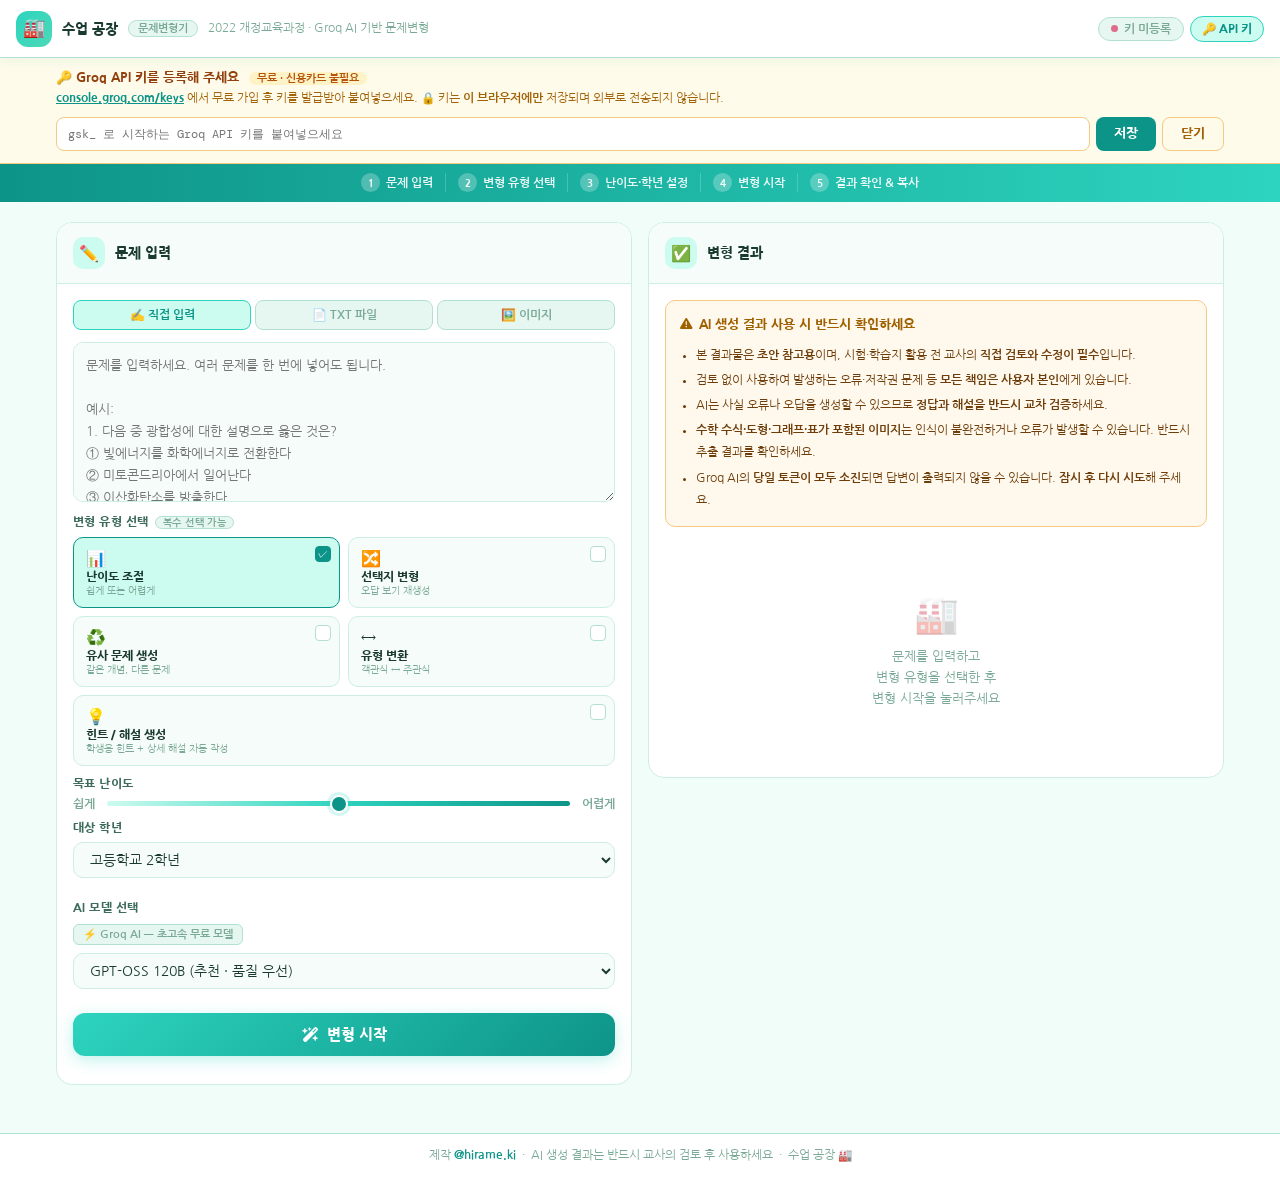
==== commit 9016465d: "Add files via upload" ====
--- a/index.html
+++ b/index.html
@@ -159,6 +159,28 @@
 .history-type{font-size:10px;font-weight:800;letter-spacing:.5px;color:var(--mint-d);text-transform:uppercase;margin-bottom:3px}
 .history-preview{font-size:12px;color:var(--text);white-space:nowrap;overflow:hidden;text-overflow:ellipsis;margin-bottom:3px}
 .history-time{font-size:11px;color:var(--muted)}
+.key-btn{background:var(--mint-l);border:1.5px solid var(--mint);color:var(--mint-d);
+  font-family:'Nanum Gothic',sans-serif;font-size:11.5px;font-weight:800;padding:5px 11px;
+  border-radius:20px;cursor:pointer;white-space:nowrap}
+.key-btn:hover{background:var(--mint);color:#fff}
+.key-bar{display:none;background:#fffbeb;border-bottom:1.5px solid #f5c980}
+.key-bar.show{display:block}
+.key-bar-inner{max-width:1200px;margin:0 auto;padding:12px 16px}
+.key-bar-title{font-size:13px;font-weight:800;color:#92400e;margin-bottom:4px}
+.key-bar-title span{font-size:10.5px;font-weight:700;color:#b45309;background:#fef3c7;
+  border-radius:10px;padding:1px 8px;margin-left:6px}
+.key-bar-desc{font-size:11.5px;color:#a16207;line-height:1.7;margin-bottom:8px}
+.key-bar-desc a{color:#0d9488;font-weight:800}
+.key-bar-row{display:flex;gap:6px;flex-wrap:wrap}
+.key-bar-row input{flex:1;min-width:220px;padding:8px 11px;border:1.5px solid #f5c980;border-radius:8px;
+  font-family:'DM Mono',monospace;font-size:12px;outline:none;background:#fff}
+.key-bar-row input:focus{border-color:#d97706}
+.key-bar-row button{background:var(--mint-d);color:#fff;border:none;border-radius:8px;padding:8px 18px;
+  font-family:'Nanum Gothic',sans-serif;font-size:12.5px;font-weight:800;cursor:pointer}
+.key-bar-row button:hover{opacity:.88}
+.key-bar-row button.key-bar-close{background:transparent;color:#a16207;border:1.5px solid #f5c980}
+.err-box{display:none;white-space:pre-line;background:#fff1f2;border:1.5px solid #fecdd3;
+  border-radius:10px;padding:11px 14px;font-size:12.5px;line-height:1.7;color:#9f1239;margin-bottom:10px}
 #notif{position:fixed;top:16px;right:20px;background:var(--mint-d);color:#fff;
   padding:10px 18px;border-radius:10px;font-size:13px;font-weight:700;z-index:9999;
   opacity:0;transform:translateY(-8px);transition:all .3s;pointer-events:none;
@@ -195,8 +217,25 @@
       <div class="api-dot" id="apiDot"></div>
       <span id="apiStatus">연결 중...</span>
     </div>
+    <button class="key-btn" id="keyBtn" onclick="openKeyBar()">🔑 API 키</button>
   </div>
 </header>
+
+<!-- API 키 입력 바 — 키가 없으면 자동으로 펼쳐진다 -->
+<div class="key-bar" id="keyBar">
+  <div class="key-bar-inner">
+    <div class="key-bar-title">🔑 Groq API 키를 등록해 주세요 <span>무료 · 신용카드 불필요</span></div>
+    <div class="key-bar-desc">
+      <a href="https://console.groq.com/keys" target="_blank" rel="noopener">console.groq.com/keys</a> 에서 무료 가입 후 키를 발급받아 붙여넣으세요.
+      🔒 키는 <b>이 브라우저에만</b> 저장되며 외부로 전송되지 않습니다.
+    </div>
+    <div class="key-bar-row">
+      <input type="password" id="keyInput" placeholder="gsk_ 로 시작하는 Groq API 키를 붙여넣으세요" />
+      <button onclick="saveApiKey()">저장</button>
+      <button class="key-bar-close" onclick="closeKeyBar()">닫기</button>
+    </div>
+  </div>
+</div>
 
 <div class="guide-bar">
   <div class="gb-item"><div class="gb-num">1</div> 문제 입력</div>
@@ -316,12 +355,12 @@
           <div class="options-label">AI 모델 선택</div>
           <div class="groq-badge">⚡ Groq AI — 초고속 무료 모델</div>
           <select id="modelSelect">
-            <option value="llama-3.3-70b-versatile">llama-3.3-70b (추천 · 고성능)</option>
-            <option value="llama-3.1-8b-instant">llama-3.1-8b (빠른 응답)</option>
-            <option value="mixtral-8x7b-32768">Mixtral 8x7b (긴 문서 처리)</option>
-            <option value="gemma2-9b-it">Gemma2 9b (Google 경량)</option>
+            <option value="openai/gpt-oss-120b" selected>GPT-OSS 120B (추천 · 품질 우선)</option>
+            <option value="qwen/qwen3.6-27b">Qwen3.6 27B (한국어 최적화)</option>
+            <option value="openai/gpt-oss-20b">GPT-OSS 20B (속도 우선)</option>
           </select>
         </div>
+        <div class="err-box" id="err-box"></div>
         <button class="generate-btn" id="generateBtn" onclick="generate()">
           <i class="fas fa-wand-magic-sparkles"></i> 변형 시작
         </button>
@@ -385,9 +424,67 @@
 <div id="notif"></div>
 
 <script>
-const GROQ_API_KEY = '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';
+/* API 키는 소스에 넣지 않는다 — 웹페이지는 누구나 소스를 볼 수 있어
+   하드코딩하면 키가 그대로 공개된다. 각자 발급받은 키를 이 브라우저에만 저장한다. */
+const KEY_STORAGE = 'hirameki_q_groq_key';
+let GROQ_API_KEY = '';
+function loadApiKey() { try { return localStorage.getItem(KEY_STORAGE) || ''; } catch(e) { return ''; } }
 const GROQ_API_URL = 'https://api.groq.com/openai/v1/chat/completions';
-const VISION_MODEL = 'meta-llama/llama-4-scout-17b-16e-instruct';
+const GROQ_VISION_URL = 'https://api.groq.com/openai/v1/chat/completions';
+
+/* Groq 무료 한도(TPM)는 모델별로 따로 계산되므로, 실패하면 다음 모델로 자동 전환한다.
+   reasoning_effort 허용값이 계열마다 다르다(gpt-oss=low/medium/high, qwen=none/default). */
+const LLM_CHAIN = [
+  { id: 'openai/gpt-oss-120b', label: 'GPT-OSS 120B', extra: { reasoning_effort: 'low' } },
+  /* 프리뷰 모델(예고 없이 중단 가능)이지만 한국어가 강해 2차로 둔다 */
+  { id: 'qwen/qwen3.6-27b',    label: 'Qwen3.6 27B',  extra: { reasoning_effort: 'none', reasoning_format: 'hidden' } },
+  { id: 'openai/gpt-oss-20b',  label: 'GPT-OSS 20B',  extra: { reasoning_effort: 'low' } },
+];
+/* 연결 확인은 가장 가볍고 한도가 넉넉한 모델로 (체인 막내와 동일) */
+const PING_MODEL = 'openai/gpt-oss-20b';
+/* Groq에 남은 유일한 비전 모델. 프리뷰라 언제든 중단될 수 있어 Tesseract 로컬 OCR로 폴백한다 */
+const VISION_MODEL = 'qwen/qwen3.6-27b';
+
+/* 제공사가 모델을 종료하면 404 + "does not exist" 류의 메시지가 온다.
+   이건 사용자가 손쓸 수 없고 앱을 고쳐야 하는 상황이라 따로 구분한다. */
+const MODEL_GONE_RE = /does not exist|do not have access|decommission|deprecat|model_not_found/i;
+function isModelGone(e) { return e.status === 404 || MODEL_GONE_RE.test(e.message || ''); }
+
+/* 인스타그램 DM이 공식 문의 창구.
+   결과 영역은 escHtml로 이스케이프되므로 HTML이 아닌 순수 텍스트로 만든다. */
+const CONTACT_TEXT = '📮 인스타그램 @hirame.ki 로 문의해 주시면 확인 후 빠르게 수정하겠습니다.';
+
+function friendlyErrorText(err) {
+  const msg = (err && err.message) || '알 수 없는 오류';
+
+  // 예비 모델까지 전부 종료 — 사용자가 할 수 있는 일이 없고 수정이 필요하다
+  if (err && err.modelsGone) {
+    const list = (err.goneIds || []).join(', ');
+    return '⚠️ AI 모델이 서비스 종료되었습니다\n\n'
+      + '이 서비스가 사용하던 AI 모델이 제공사에서 종료되어 더 이상 응답하지 않습니다.\n'
+      + '예비 모델까지 모두 확인했지만 사용할 수 있는 모델이 없습니다.\n\n'
+      + '선생님 설정의 문제가 아니며, 새 모델로 바꾸는 업데이트가 필요합니다.\n\n'
+      + CONTACT_TEXT
+      + (list ? `\n\n※ 종료 확인된 모델: ${list}` : '');
+  }
+
+  if (err && err.badKey) {
+    return '🔑 API 연결에 문제가 있습니다\n\n'
+      + 'AI 서버가 요청을 거부했습니다(키 오류).\n\n'
+      + CONTACT_TEXT;
+  }
+
+  if (/Rate limit|rate_limit|TPM|RPM|tokens per minute|requests per minute/.test(msg)) {
+    return '⏳ 잠시 요청이 몰렸습니다\n\n'
+      + 'AI 서버의 분당 처리 한도에 일시적으로 도달했습니다. 1분 후 다시 시도해 주세요.\n'
+      + '※ 무료 서비스 특성상 동시 사용자가 많을 때 간헐적으로 발생할 수 있습니다.';
+  }
+
+  return '⚠️ AI 응답을 받지 못했습니다\n\n'
+    + '잠시 후 다시 시도해 주세요. 계속 같은 문제가 생기면 알려주세요.\n\n'
+    + CONTACT_TEXT
+    + `\n\n※ 자세한 내용: ${msg}`;
+}
 
 const typeLabels = {
   difficulty:'난이도 조절', choices:'선택지 변형',
@@ -428,11 +525,68 @@
   });
 }
 
-// 비전 모델로 이미지에서 문제 텍스트 추출
+/* ── 로컬 OCR 폴백 (Tesseract.js) ──
+   Groq에 남은 비전 모델은 프리뷰 1개뿐이라 단일 장애점이다.
+   비전 모델이 죽으면 브라우저 안에서 도는 Tesseract로 최소한 글자라도 건진다.
+   필요할 때만 CDN에서 로드한다(최초 1회만 내려받고 이후 캐시). */
+let tesseractReady = null;
+function loadTesseract() {
+  return tesseractReady || (tesseractReady = new Promise((resolve, reject) => {
+    if (window.Tesseract) return resolve();
+    const s = document.createElement('script');
+    s.src = 'https://cdn.jsdelivr.net/npm/tesseract.js@5.1.1/dist/tesseract.min.js';
+    s.onload = () => resolve();
+    s.onerror = () => reject(new Error('OCR 모듈을 불러오지 못했습니다.'));
+    document.head.appendChild(s);
+  }));
+}
+
+// 로컬 OCR — 도형·그래프 묘사는 불가하고 순수 텍스트만 추출된다
+async function ocrLocally(file) {
+  await loadTesseract();
+  const { data } = await window.Tesseract.recognize(file, 'kor+eng');
+  const text = (data?.text || '').trim();
+  if (!text) throw new Error('이미지에서 글자를 찾지 못했습니다.');
+  return text;
+}
+
+// 비전 모델로 이미지에서 문제 텍스트 추출 — 실패 시 로컬 OCR로 폴백
 async function extractTextFromImage(file) {
+  let visionErr = null;
+  try {
+    return await extractTextViaVision(file);
+  } catch (e) {
+    visionErr = e;
+    console.warn('[문제변형기] 비전 모델 실패 → 로컬 OCR로 전환:', e.message);
+  }
+  try {
+    const text = await ocrLocally(file);
+    return `${text}\n\n[알림] AI 비전 모델을 쓸 수 없어 기본 OCR로 읽었습니다. 도형·그래프·표는 인식되지 않았으니 직접 확인·보완해 주세요.`;
+  } catch (ocrErr) {
+    // 비전·OCR 둘 다 실패 — 원인을 알려면 비전 쪽 실패 이유가 필요하므로 함께 넘긴다
+    const err = new Error(ocrErr.message);
+    err.visionErr = visionErr;
+    throw err;
+  }
+}
+
+// 이미지 인식이 완전히 실패했을 때의 안내문
+function friendlyVisionErrorText(err) {
+  const v = err.visionErr;
+  const cause = v && isModelGone(v)
+    ? 'AI 이미지 인식 모델이 제공사에서 종료되었습니다.'
+    : 'AI 이미지 인식에 실패했습니다.';
+  return '⚠️ 이미지에서 글자를 읽지 못했습니다\n\n'
+    + cause + '\n'
+    + `예비 수단인 기본 OCR도 실패했습니다. (${err.message})\n\n`
+    + '우선 사진 대신 문제를 직접 입력해 사용해 주세요.\n\n'
+    + CONTACT_TEXT;
+}
+
+async function extractTextViaVision(file) {
   const base64 = await fileToBase64(file);
   const mimeType = file.type || 'image/jpeg';
-  const res = await fetch(GROQ_API_URL, {
+  const res = await fetch(GROQ_VISION_URL, {
     method: 'POST',
     headers: {
       'Content-Type': 'application/json',
@@ -440,6 +594,7 @@
     },
     body: JSON.stringify({
       model: VISION_MODEL,
+      reasoning_effort: 'none',
       messages: [{
         role: 'user',
         content: [
@@ -461,8 +616,53 @@
     })
   });
   const data = await res.json();
-  if (data.error) throw new Error(data.error.message || 'Vision API 오류');
+  if (data.error) { const e = new Error(data.error.message || 'Vision API 오류'); e.status = res.status; throw e; }
+  const text = (data.choices?.[0]?.message?.content || '').trim();
+  // 빈 응답도 실패로 취급해야 로컬 OCR 폴백이 걸린다
+  if (!text) throw new Error('비전 모델이 빈 응답을 반환했습니다.');
+  return text;
+}
+
+// 사용자가 고른 모델을 1순위로, 나머지를 예비 모델로 세운 체인
+function chainFrom(modelId) {
+  return LLM_CHAIN.filter(m => m.id === modelId).concat(LLM_CHAIN.filter(m => m.id !== modelId));
+}
+
+async function callGroqOnce(model, messages, maxTokens) {
+  const res = await fetch(GROQ_API_URL, {
+    method: 'POST',
+    headers: { 'Content-Type': 'application/json', 'Authorization': `Bearer ${GROQ_API_KEY}` },
+    body: JSON.stringify({ model: model.id, ...model.extra, messages, temperature: 0.7, max_tokens: maxTokens })
+  });
+  const data = await res.json();
+  if (data.error) { const e = new Error(data.error.message || 'API 오류'); e.status = res.status; throw e; }
   return data.choices?.[0]?.message?.content || '';
+}
+
+// 모델별로 순차 시도 — 하나가 죽어도 다음 모델이 받는다
+async function callGroqChain(messages, maxTokens, preferredId) {
+  let lastErr = null;
+  const fails = [];
+  for (const model of chainFrom(preferredId)) {
+    try {
+      const out = await callGroqOnce(model, messages, maxTokens);
+      if (!out.trim()) { lastErr = new Error('빈 응답을 받았습니다.'); continue; }
+      if (model.id !== preferredId) console.info('[문제변형기] 예비 모델로 전환:', model.label);
+      return out;
+    } catch (e) {
+      // 키 문제(401·403)는 모델을 바꿔도 소용없으므로 즉시 중단
+      if (e.status === 401 || e.status === 403) { e.badKey = true; throw e; }
+      fails.push({ model, e });
+      lastErr = e;
+    }
+  }
+  const err = new Error(lastErr ? lastErr.message : '모든 AI 모델 요청이 실패했습니다.');
+  const gone = fails.filter(f => isModelGone(f.e));
+  /* 예비 모델까지 전부 종료된 경우에만 '모델 종료'로 안내한다.
+     일부만 종료된 상태라면 체인이 알아서 넘어가므로 사용자에게 보이지도 않는다. */
+  err.modelsGone = gone.length > 0 && gone.length === fails.length;
+  err.goneIds = gone.map(f => f.model.id);
+  throw err;
 }
 
 // 변형 실행
@@ -470,30 +670,15 @@
   const results = {};
   for (const type of typesArr) {
     try {
-      const res = await fetch(GROQ_API_URL, {
-        method: 'POST',
-        headers: {
-          'Content-Type': 'application/json',
-          'Authorization': `Bearer ${GROQ_API_KEY}`
+      results[type] = await callGroqChain([
+        {
+          role: 'system',
+          content: '당신은 대한민국 교사를 위한 시험 문제 전문가입니다. 요청에 따라 문제를 변형·생성해주세요. 한국어로 답변하세요.\n\n[핵심 원칙] 절대로 사실을 지어내거나 추측하지 마세요. 원본 문제의 정답·개념·교육과정 범위를 철저히 준수하고, 확신할 수 없는 내용은 반드시 [검토 필요]로 표시하세요.'
         },
-        body: JSON.stringify({
-          model,
-          messages: [
-            {
-              role: 'system',
-              content: '당신은 대한민국 교사를 위한 시험 문제 전문가입니다. 요청에 따라 문제를 변형·생성해주세요. 한국어로 답변하세요.\n\n[핵심 원칙] 절대로 사실을 지어내거나 추측하지 마세요. 원본 문제의 정답·개념·교육과정 범위를 철저히 준수하고, 확신할 수 없는 내용은 반드시 [검토 필요]로 표시하세요.'
-            },
-            { role: 'user', content: buildPrompt(type, questionText, grade, diffText) }
-          ],
-          temperature: 0.7,
-          max_tokens: 3000
-        })
-      });
-      const data = await res.json();
-      if (data.error) throw new Error(data.error.message || 'API 오류');
-      results[type] = data.choices?.[0]?.message?.content || '결과 없음';
+        { role: 'user', content: buildPrompt(type, questionText, grade, diffText) }
+      ], 3000, model);
     } catch (err) {
-      results[type] = `❌ 오류: ${err.message}\n\n잠시 후 다시 시도해주세요.`;
+      results[type] = friendlyErrorText(err);
     }
   }
   return results;
@@ -505,7 +690,7 @@
     const res = await fetch(GROQ_API_URL, {
       method: 'POST',
       headers: { 'Content-Type': 'application/json', 'Authorization': `Bearer ${GROQ_API_KEY}` },
-      body: JSON.stringify({ model: 'llama-3.1-8b-instant', messages: [{ role: 'user', content: 'hi' }], max_tokens: 1 })
+      body: JSON.stringify({ model: PING_MODEL, messages: [{ role: 'user', content: 'hi' }], max_tokens: 1 })
     });
     const data = await res.json();
     const ok = !data.error;
@@ -583,16 +768,21 @@
 // ════ 이미지에서 텍스트 추출 ════
 async function extractFromImage() {
   if (!uploadedImageFile) return;
+  if (!GROQ_API_KEY) { showNotif('먼저 Groq API 키를 등록해 주세요.'); openKeyBar(); return; }
   const btn = document.getElementById('extractBtn');
   btn.disabled = true;
   btn.innerHTML = '<span style="display:inline-block;width:14px;height:14px;border:2px solid rgba(255,255,255,.4);border-top-color:white;border-radius:50%;animation:spin .8s linear infinite"></span> 인식 중...';
   try {
+    clearErr();
     const text = await extractTextFromImage(uploadedImageFile);
     document.getElementById('questionInput').value = text;
     switchInputTab('text');
     showNotif('✅ 텍스트 추출 완료! 내용을 확인해 주세요.');
   } catch(e) {
-    showNotif('❌ 추출 실패: ' + e.message);
+    // 안내가 길어 토스트로는 다 못 보여주므로 입력 탭의 오류 상자에 표시한다
+    switchInputTab('text');
+    showErr(friendlyVisionErrorText(e));
+    showNotif('❌ 이미지 인식에 실패했습니다.');
   }
   btn.disabled = false;
   btn.innerHTML = '🔍 이미지에서 문제 텍스트 추출하기';
@@ -616,6 +806,7 @@
 
 // ════ 변형 실행 ════
 async function generate() {
+  if (!GROQ_API_KEY) { showNotif('먼저 Groq API 키를 등록해 주세요.'); openKeyBar(); return; }
   const questionText = document.getElementById('questionInput').value.trim();
   if (!questionText) { showNotif('문제를 입력해주세요'); return; }
 
@@ -741,9 +932,45 @@
   setTimeout(() => n.classList.remove('show'), 2800);
 }
 
+// 토스트로는 담기 어려운 긴 안내문용 (여러 줄 그대로 표시)
+function showErr(m) { const b = document.getElementById('err-box'); b.textContent = m; b.style.display = 'block'; }
+function clearErr() { const b = document.getElementById('err-box'); if (b) b.style.display = 'none'; }
+
+// ════ API 키 관리 (이 브라우저에만 저장) ════
+function openKeyBar() {
+  document.getElementById('keyBar').classList.add('show');
+  document.getElementById('keyInput').focus();
+}
+function closeKeyBar() { document.getElementById('keyBar').classList.remove('show'); }
+
+function saveApiKey() {
+  const val = document.getElementById('keyInput').value.trim();
+  if (!val) { showNotif('API 키를 입력해 주세요.'); return; }
+  if (!val.startsWith('gsk_')) { showNotif('올바른 Groq API 키는 gsk_ 로 시작합니다.'); return; }
+  try { localStorage.setItem(KEY_STORAGE, val); } catch(e) {}
+  GROQ_API_KEY = val;
+  document.getElementById('keyInput').value = '';
+  closeKeyBar();
+  showNotif('✅ API 키가 저장되었습니다.');
+  checkApiStatus('apiDot', 'apiStatus');
+}
+
+// 키가 없으면 안내 바를 자동으로 펼치고 상태 배지에도 표시한다
+function initApiKey() {
+  GROQ_API_KEY = loadApiKey();
+  if (!GROQ_API_KEY) {
+    document.getElementById('keyBar').classList.add('show');
+    document.getElementById('apiDot').className = 'api-dot off';
+    document.getElementById('apiStatus').textContent = '키 미등록';
+    return false;
+  }
+  return true;
+}
+
 window.addEventListener('load', () => {
   renderHistory();
-  checkApiStatus('apiDot', 'apiStatus');
+  // 키가 있을 때만 연결 확인 — 없으면 initApiKey가 안내 바를 펼친다
+  if (initApiKey()) checkApiStatus('apiDot', 'apiStatus');
 });
 document.addEventListener('keydown', e => { if (e.ctrlKey && e.key === 'Enter') { e.preventDefault(); generate(); } });
 </script>
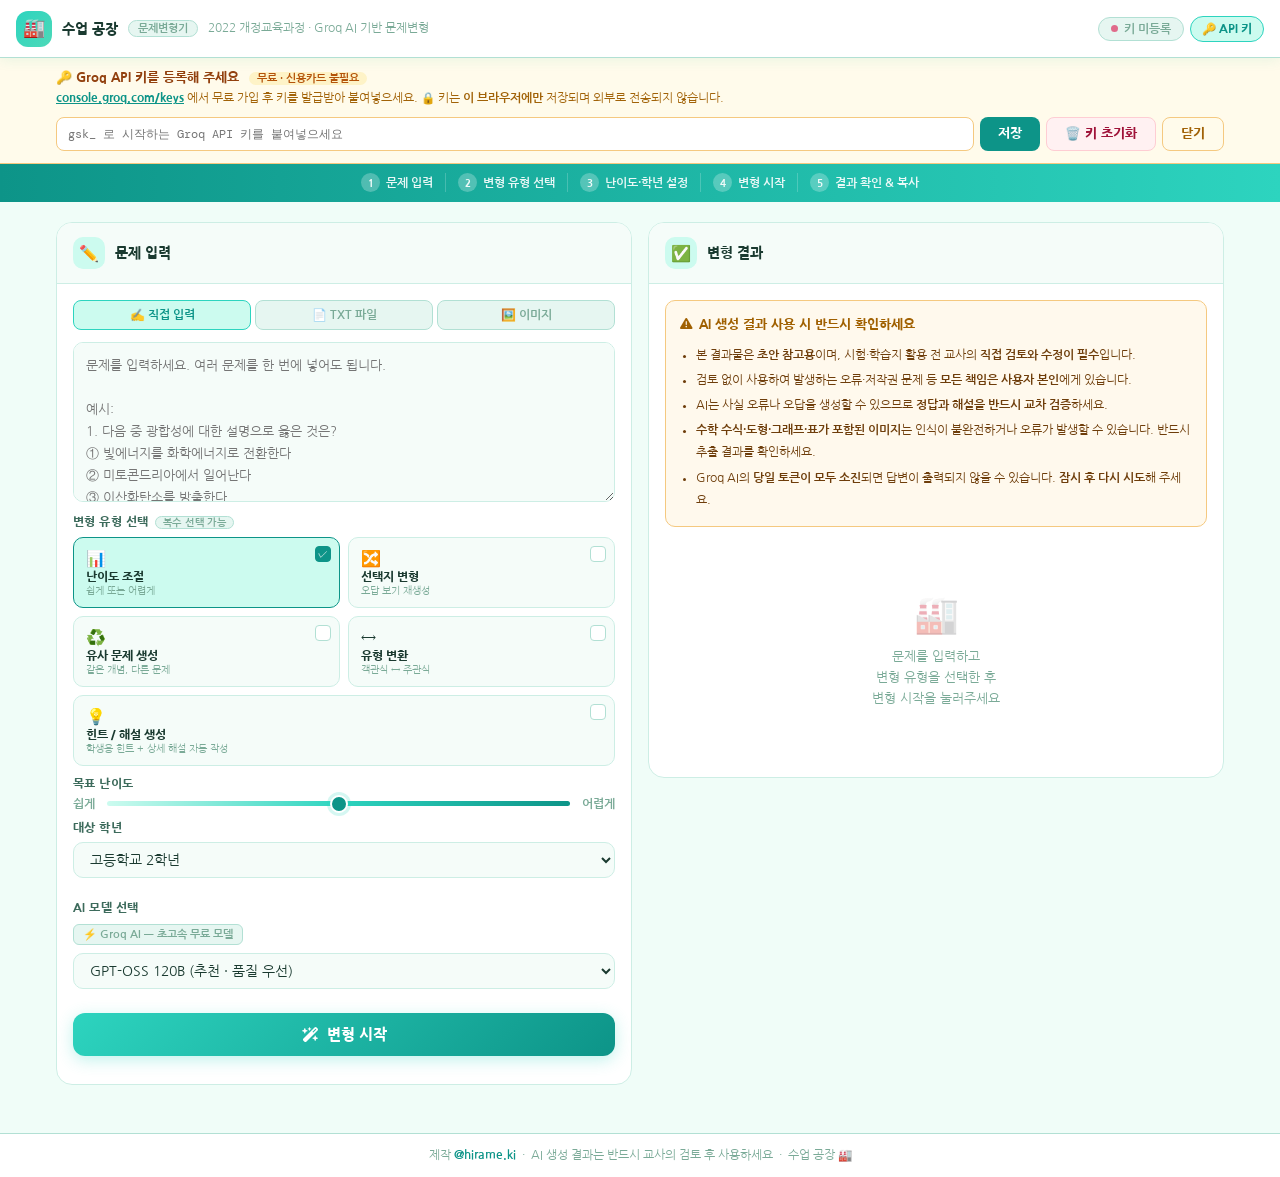
==== commit c3e558e3: "Add files via upload" ====
--- a/index.html
+++ b/index.html
@@ -179,6 +179,8 @@
   font-family:'Nanum Gothic',sans-serif;font-size:12.5px;font-weight:800;cursor:pointer}
 .key-bar-row button:hover{opacity:.88}
 .key-bar-row button.key-bar-close{background:transparent;color:#a16207;border:1.5px solid #f5c980}
+.key-bar-row button.key-bar-reset{background:#fff1f2;color:#9f1239;border:1.5px solid #fecdd3}
+.key-bar-row button.key-bar-reset:hover{background:#fecdd3;opacity:1}
 .err-box{display:none;white-space:pre-line;background:#fff1f2;border:1.5px solid #fecdd3;
   border-radius:10px;padding:11px 14px;font-size:12.5px;line-height:1.7;color:#9f1239;margin-bottom:10px}
 #notif{position:fixed;top:16px;right:20px;background:var(--mint-d);color:#fff;
@@ -232,6 +234,7 @@
     <div class="key-bar-row">
       <input type="password" id="keyInput" placeholder="gsk_ 로 시작하는 Groq API 키를 붙여넣으세요" />
       <button onclick="saveApiKey()">저장</button>
+      <button class="key-bar-reset" onclick="resetApiKey()">🗑️ 키 초기화</button>
       <button class="key-bar-close" onclick="closeKeyBar()">닫기</button>
     </div>
   </div>
@@ -955,6 +958,19 @@
   checkApiStatus('apiDot', 'apiStatus');
 }
 
+// 저장된 키를 지운다 — 다른 키로 바꾸거나 공용 PC에서 흔적을 남기지 않을 때
+function resetApiKey() {
+  if (!GROQ_API_KEY && !loadApiKey()) { showNotif('저장된 API 키가 없습니다.'); return; }
+  if (!confirm('이 브라우저에 저장된 Groq API 키를 삭제할까요?')) return;
+  try { localStorage.removeItem(KEY_STORAGE); } catch(e) {}
+  GROQ_API_KEY = '';
+  document.getElementById('keyInput').value = '';
+  document.getElementById('apiDot').className = 'api-dot off';
+  document.getElementById('apiStatus').textContent = '키 미등록';
+  openKeyBar();
+  showNotif('🗑️ API 키가 초기화되었습니다.');
+}
+
 // 키가 없으면 안내 바를 자동으로 펼치고 상태 배지에도 표시한다
 function initApiKey() {
   GROQ_API_KEY = loadApiKey();
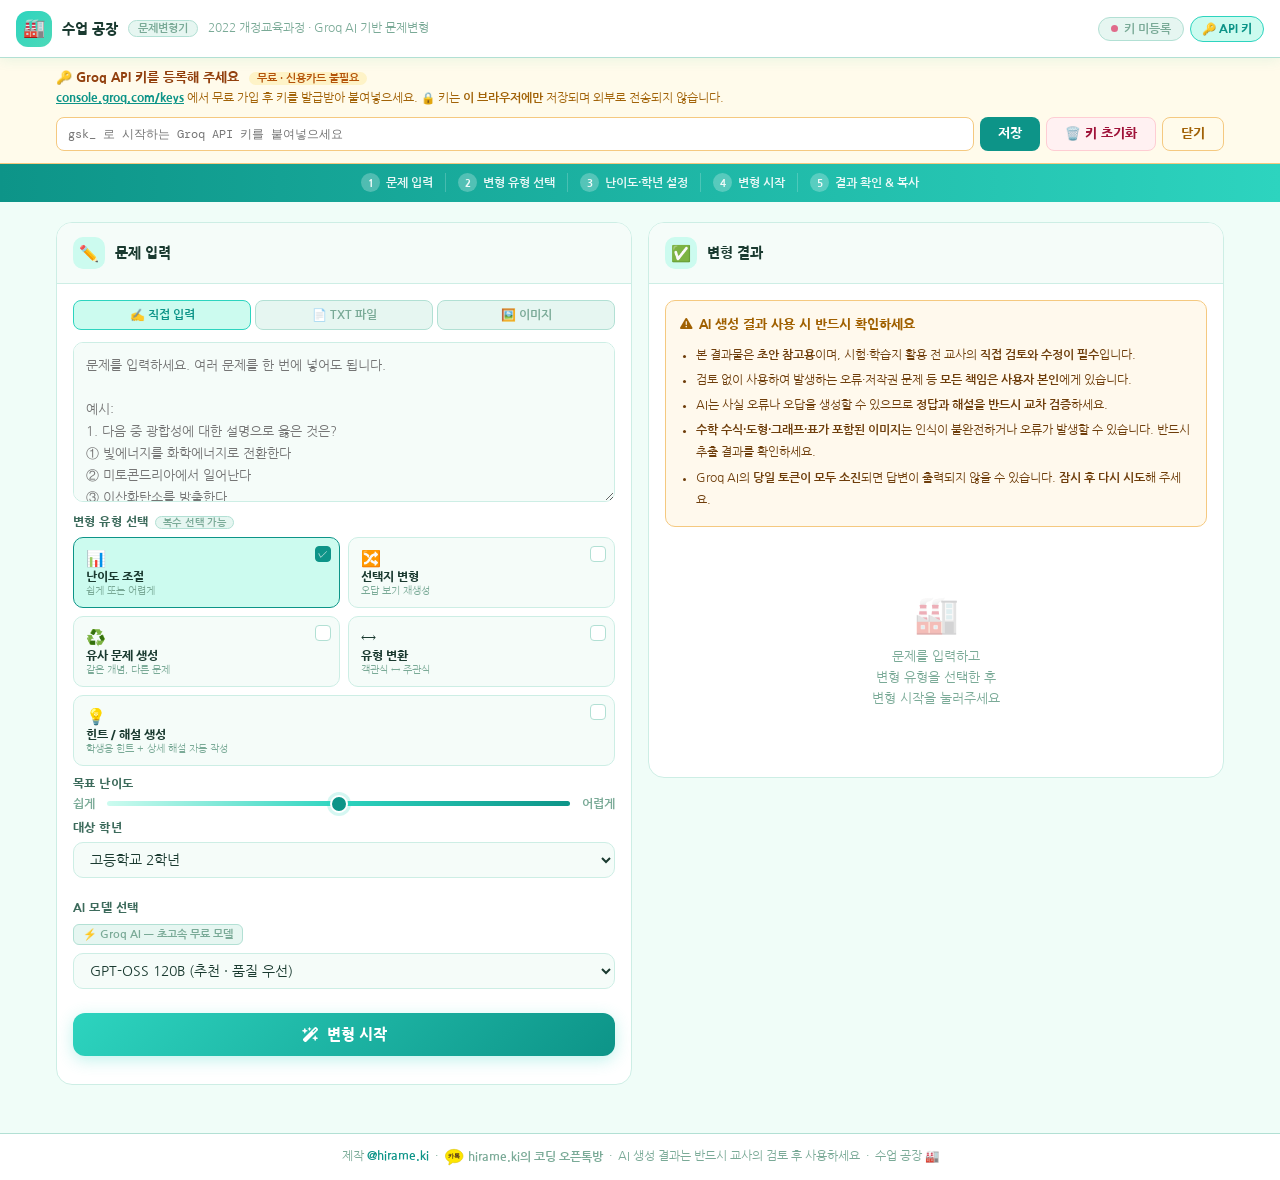
==== commit f4748eba: "오픈톡방 링크 추가" ====
--- a/index.html
+++ b/index.html
@@ -206,6 +206,29 @@
   .tagline,.logo-sub{display:none}
 }
 </style>
+<style id="hk-talk-css">
+/* hirame.ki 코딩 오픈톡방 링크 (2026-11-23) */
+.hk-talk{text-decoration:none!important;-webkit-tap-highlight-color:transparent;cursor:pointer}
+.hk-talk .hk-talk-ico{display:block;flex:0 0 auto}
+.hk-talk .hk-talk-txt{white-space:nowrap}
+.hk-float{position:fixed;z-index:60;display:flex;align-items:center;gap:8px;box-sizing:border-box;height:var(--hk-size,44px);max-width:var(--hk-size,44px);padding:0 8px;border-radius:999px;background:#fff;color:#3C1E1E!important;border:1px solid rgba(0,0,0,.08);box-shadow:0 4px 14px rgba(15,23,42,.14);overflow:hidden;font:700 13px/1 Pretendard,"Apple SD Gothic Neo","Malgun Gothic",sans-serif;letter-spacing:-.2px;opacity:0;visibility:hidden;transition:max-width .28s cubic-bezier(.2,.8,.2,1),box-shadow .2s,opacity .2s}
+.hk-float.hk-on{opacity:1;visibility:visible}
+.hk-float.hk-r{flex-direction:row-reverse}
+.hk-float .hk-talk-txt{opacity:0;transition:opacity .15s}
+.hk-float:hover,.hk-float:focus-visible{max-width:320px;box-shadow:0 6px 18px rgba(15,23,42,.2)}
+.hk-float:hover .hk-talk-txt,.hk-float:focus-visible .hk-talk-txt{opacity:1}
+.hk-float:focus-visible{outline:2px solid #3C1E1E;outline-offset:2px}
+.hk-talk-wrap{display:flex;flex-direction:column;align-items:flex-start;gap:6px;margin:16px 0 6px}
+.hk-talk-wrap.hk-inl{display:inline-flex;margin:0 0 0 10px;vertical-align:middle}
+.hk-pill{display:inline-flex;align-items:center;gap:8px;padding:6px 14px 6px 8px;border-radius:999px;background:#FFF8C2;border:1px solid #E8CC00;color:#3C1E1E!important;font:700 13px/1.2 Pretendard,"Apple SD Gothic Neo","Malgun Gothic",sans-serif;letter-spacing:-.2px;transition:background .15s,transform .15s}
+.hk-pill:hover{background:#FEE500;transform:translateY(-1px)}
+.hk-pill .hk-talk-ico{width:26px;height:24px}
+.hk-talk-cap{margin:0;max-width:30em;font:500 12px/1.45 Pretendard,"Apple SD Gothic Neo","Malgun Gothic",sans-serif;opacity:.72}
+.hk-text{display:inline-flex;align-items:center;gap:4px;vertical-align:middle;color:inherit!important;font-weight:600}
+.hk-text .hk-talk-ico{width:20px;height:18px}
+.hk-text:hover .hk-talk-txt{text-decoration:underline}
+@media print{.hk-talk,.hk-talk-wrap{display:none!important}}
+</style>
 </head>
 <body>
 
@@ -422,6 +445,7 @@
 
 <footer>
   제작 <a href="https://www.instagram.com/hirame.ki/" target="_blank">@hirame.ki</a>
+  &nbsp;·&nbsp; <a class="hk-talk hk-text" href="https://open.kakao.com/o/pfvtbDKi" target="_blank" rel="noopener" title="hirame.ki의 코딩 오픈톡방 (카카오톡 오픈채팅)" aria-label="hirame.ki의 코딩 오픈톡방 — 카카오톡 오픈채팅 열기 (새 창)"><svg class="hk-talk-ico" viewBox="0 0 44 40" width="26" height="24" aria-hidden="true" focusable="false"><path d="M22 3C11.5 3 3 9.6 3 17.8c0 5.3 3.6 10 9 12.6l-1.7 6.3c-.2.7.6 1.2 1.2.8l7.6-5.1c1.3.2 2.6.3 3.9.3 10.5 0 19-6.6 19-14.8S32.5 3 22 3z" fill="#FEE500" stroke="#D4BC00" stroke-width="1.2"/><text x="22" y="22.4" text-anchor="middle" font-family="Pretendard,'Apple SD Gothic Neo','Malgun Gothic','Noto Sans KR',sans-serif" font-size="12.5" font-weight="800" fill="#3C1E1E" letter-spacing="-.4">카톡</text></svg><span class="hk-talk-txt">hirame.ki의 코딩 오픈톡방</span></a>
   &nbsp;·&nbsp; AI 생성 결과는 반드시 교사의 검토 후 사용하세요 &nbsp;·&nbsp; 수업 공장 🏭
 </footer>
 <div id="notif"></div>
